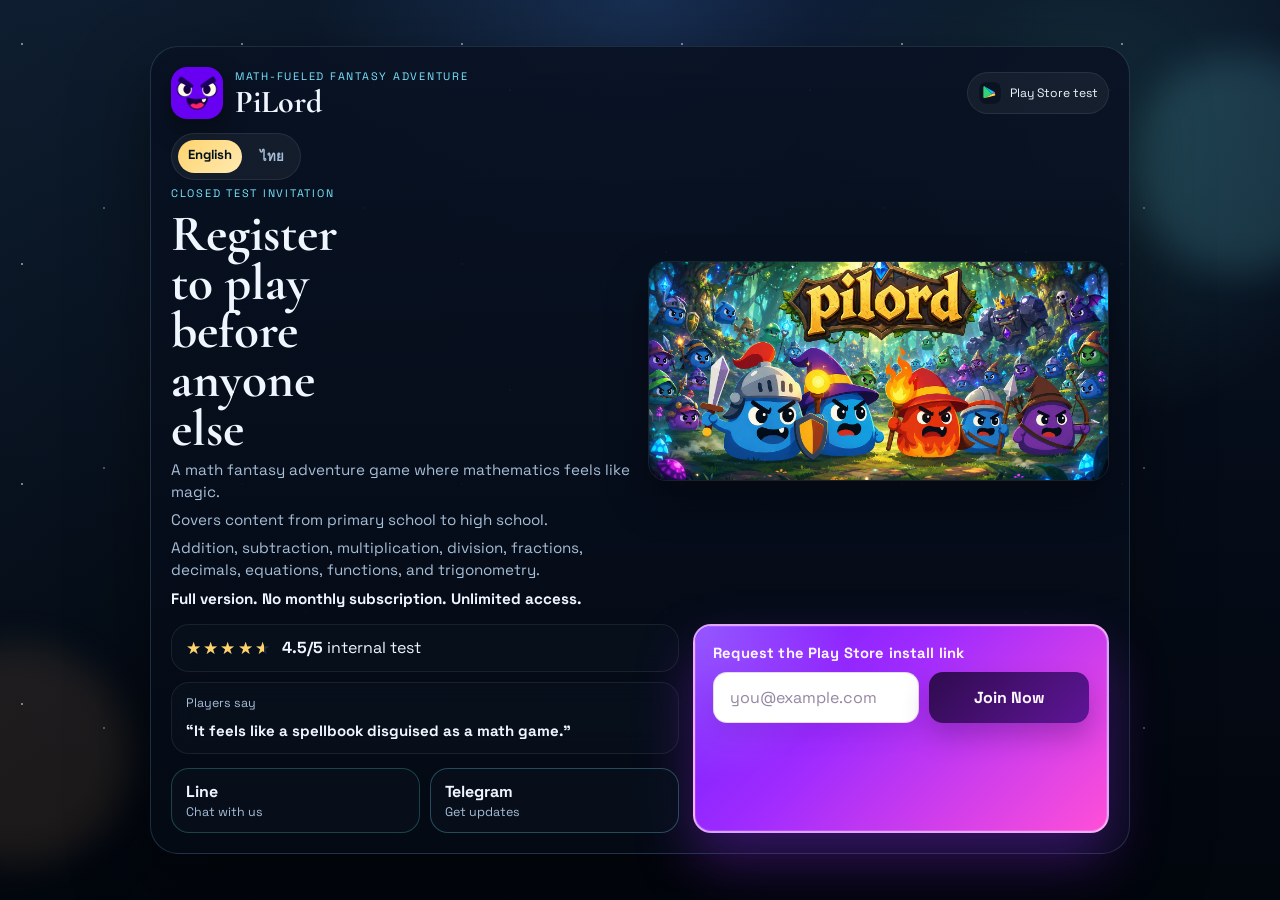
==== index.html @ 1be77a2a "init standalone landing page repo for cloudflare pages" ====
<!DOCTYPE html>
<html lang="en">
  <head>
    <meta charset="UTF-8" />
    <meta name="viewport" content="width=device-width, initial-scale=1.0" />
    <title>PiLord | Closed Test Access</title>
    <meta
      name="description"
      content="Register to play PiLord before anyone else. A math fantasy adventure covering primary to high school math with full access and no monthly subscription."
    />
    <link rel="preconnect" href="https://fonts.googleapis.com" />
    <link rel="preconnect" href="https://fonts.gstatic.com" crossorigin />
    <link
      href="https://fonts.googleapis.com/css2?family=Space+Grotesk:wght@400;500;700&family=Cormorant+Garamond:wght@500;600&display=swap"
      rel="stylesheet"
    />
    <link rel="stylesheet" href="./styles.css" />
  </head>
  <body>
    <div class="sky"></div>
    <div class="orb orb-a"></div>
    <div class="orb orb-b"></div>

    <main class="page-shell">
      <section class="hero-card">
        <div class="hero-top">
          <div class="brand-lockup">
            <img class="brand-logo" src="./assets/images/monster_face.png" alt="PiLord app icon" />
            <div class="brand-copy">
              <p class="eyebrow">Math-fueled fantasy adventure</p>
              <h1>PiLord</h1>
            </div>
          </div>
          <div class="play-badge">
            <img src="./assets/icons/playstore-badge.svg" alt="Google Play" />
            <span>Play Store test</span>
          </div>
        </div>

        <div class="hero-main">
          <div class="copy-block">
            <div class="lang-switch" aria-label="Language switcher">
              <a class="active" href="./">English</a>
              <a href="./th/">ไทย</a>
            </div>
            <p class="eyebrow">Closed Test Invitation</p>
            <h2>Register to play before anyone else</h2>
            <p class="lead">
              A math fantasy adventure game where mathematics feels like magic.
            </p>
            <p class="lead">
              Covers content from primary school to high school.
            </p>
            <p class="lead">
              Addition, subtraction, multiplication, division, fractions, decimals, equations, functions, and trigonometry.
            </p>
            <p class="lead emphasis">
              Full version. No monthly subscription. Unlimited access.
            </p>
          </div>

          <div class="visual-strip">
            <img class="highlight-image" src="./assets/images/highlight.png" alt="PiLord gameplay highlight" />
          </div>
        </div>

        <div class="signal-row">
          <div class="rating-pill">
            <div class="stars" aria-label="4.5 out of 5 stars from internal testing">
              <span class="stars-base">★★★★★</span>
              <span class="stars-fill">★★★★★</span>
            </div>
            <span><strong>4.5/5</strong> internal test</span>
          </div>
          <div class="quote-pill" aria-live="polite">
            <span class="quote-label">Players say</span>
            <strong id="quote-text">“It feels like a spellbook disguised as a math game.”</strong>
          </div>
        </div>

        <form
          id="lead-form"
          class="signup-panel"
          novalidate
          data-lead-source="landing_page_en"
          data-lead-note="Request Play Store install link for closed test"
          data-config-error="Landing page is not configured yet. Add Supabase URL and anon key in config.js."
          data-invalid-email="Please enter a valid email address."
          data-sending="Sending your request..."
          data-duplicate="You are already on the list. Please wait for the install link by email."
          data-success="Please wait for the install link by email."
          data-error-fallback="Something went wrong. Please try again later."
          data-quotes='["“It feels like a spellbook disguised as a math game.”","“The battles make practice feel surprisingly exciting.”","“I wanted one more stage every time I cleared a level.”","“The atmosphere makes learning feel adventurous, not repetitive.”"]'
        >
          <label for="email" class="field-label">Request the Play Store install link</label>
          <div class="signup-row">
            <input
              id="email"
              name="email"
              type="email"
              inputmode="email"
              autocomplete="email"
              placeholder="you@example.com"
              required
            />
            <button id="submit-button" type="submit">Join Now</button>
          </div>
          <p id="form-status" class="form-status" role="status"></p>
        </form>

        <div class="contact-row">
          <a class="contact-pill line" id="line-link" href="https://line.me/" target="_blank" rel="noreferrer">
            <span class="contact-title">Line</span>
            <span class="contact-subtitle">Chat with us</span>
          </a>
          <a class="contact-pill telegram" id="telegram-link" href="https://t.me/" target="_blank" rel="noreferrer">
            <span class="contact-title">Telegram</span>
            <span class="contact-subtitle">Get updates</span>
          </a>
        </div>
      </section>
    </main>

    <script src="./config.js"></script>
    <script src="./app.js"></script>
  </body>
</html>
---- styles.css ----
:root {
  --bg: #07111f;
  --bg-deep: #02060d;
  --panel: rgba(8, 17, 30, 0.88);
  --line: rgba(147, 203, 255, 0.18);
  --text: #eff6ff;
  --muted: #a7bed7;
  --gold: #ffd36c;
  --cyan: #7ae6ff;
  --teal: #54c9c2;
  --success: #a9ffbc;
  --danger: #ff9b9b;
  --shadow: 0 28px 80px rgba(0, 0, 0, 0.42);
}

* {
  box-sizing: border-box;
}

html,
body {
  margin: 0;
  min-height: 100%;
}

body {
  position: relative;
  overflow-x: hidden;
  background:
    radial-gradient(circle at top, rgba(50, 92, 161, 0.35), transparent 30%),
    radial-gradient(circle at 85% 15%, rgba(84, 201, 194, 0.16), transparent 22%),
    linear-gradient(180deg, #091325 0%, var(--bg-deep) 100%);
  color: var(--text);
  font-family: 'Space Grotesk', sans-serif;
}

body::before {
  content: '';
  position: fixed;
  inset: 0;
  background-image:
    radial-gradient(circle at 10% 20%, rgba(255, 255, 255, 0.9) 0 1px, transparent 1px),
    radial-gradient(circle at 70% 30%, rgba(255, 255, 255, 0.75) 0 1px, transparent 1px),
    radial-gradient(circle at 40% 80%, rgba(255, 255, 255, 0.55) 0 1px, transparent 1px),
    radial-gradient(circle at 85% 70%, rgba(255, 255, 255, 0.8) 0 1px, transparent 1px);
  background-size: 220px 220px, 300px 300px, 260px 260px, 360px 360px;
  opacity: 0.52;
  pointer-events: none;
}

.sky,
.orb {
  position: fixed;
  pointer-events: none;
}

.sky {
  inset: 0;
  background: linear-gradient(130deg, rgba(122, 230, 255, 0.05), transparent 45%);
}

.orb {
  border-radius: 999px;
  filter: blur(18px);
}

.orb-a {
  width: 220px;
  height: 220px;
  top: 6%;
  right: -70px;
  background: rgba(122, 230, 255, 0.14);
}

.orb-b {
  width: 220px;
  height: 220px;
  bottom: 4%;
  left: -90px;
  background: rgba(255, 180, 110, 0.1);
}

.page-shell {
  position: relative;
  z-index: 1;
  min-height: 100svh;
  display: flex;
  align-items: center;
  justify-content: center;
  padding: 12px;
}

.hero-card {
  width: min(100%, 460px);
  display: grid;
  gap: 12px;
  padding: 14px;
  border: 1px solid var(--line);
  border-radius: 28px;
  background: linear-gradient(180deg, rgba(9, 18, 35, 0.92), rgba(4, 10, 20, 0.98));
  box-shadow: var(--shadow);
}

.hero-top,
.brand-lockup,
.play-badge,
.signal-row,
.signup-row,
.contact-row,
.contact-pill,
.rating-pill,
.quote-pill {
  display: flex;
}

.hero-top {
  align-items: center;
  justify-content: space-between;
  gap: 10px;
}

.brand-lockup {
  align-items: center;
  gap: 12px;
  min-width: 0;
}

.brand-logo {
  width: 52px;
  height: 52px;
  border-radius: 16px;
  flex: 0 0 auto;
  box-shadow: 0 10px 24px rgba(0, 0, 0, 0.34);
}

.brand-copy {
  min-width: 0;
}

.eyebrow {
  margin: 0 0 4px;
  color: var(--cyan);
  font-size: 0.68rem;
  letter-spacing: 0.16em;
  text-transform: uppercase;
}

h1,
h2 {
  margin: 0;
  font-family: 'Cormorant Garamond', serif;
  line-height: 0.95;
}

h1 {
  font-size: 2rem;
}

h2 {
  font-size: clamp(2.2rem, 9vw, 3.2rem);
  max-width: 8ch;
}

.play-badge {
  flex: 0 0 auto;
  align-items: center;
  gap: 8px;
  padding: 8px 10px;
  border: 1px solid rgba(255, 255, 255, 0.08);
  border-radius: 999px;
  background: rgba(255, 255, 255, 0.05);
  font-size: 0.76rem;
}

.play-badge img {
  width: 24px;
  height: 24px;
}

.hero-main {
  display: grid;
  gap: 10px;
}

.copy-block {
  display: grid;
  gap: 6px;
}

.lang-switch {
  display: inline-flex;
  width: fit-content;
  gap: 8px;
  padding: 6px;
  border: 1px solid rgba(255, 255, 255, 0.08);
  border-radius: 999px;
  background: rgba(255, 255, 255, 0.05);
}

.lang-switch a {
  padding: 6px 10px;
  border-radius: 999px;
  color: var(--muted);
  font-size: 0.82rem;
  font-weight: 700;
  text-decoration: none;
}

.lang-switch a.active {
  color: #03111a;
  background: linear-gradient(135deg, var(--gold), #ffeab3);
}

.lead {
  margin: 0;
  color: var(--muted);
  font-size: 0.95rem;
  line-height: 1.45;
}

.lead.emphasis {
  color: var(--text);
  font-weight: 700;
}

.visual-strip {
  position: relative;
}

.highlight-image {
  width: 100%;
  max-height: 176px;
  object-fit: cover;
  display: block;
  border-radius: 18px;
  border: 1px solid rgba(255, 255, 255, 0.08);
  box-shadow: 0 18px 40px rgba(0, 0, 0, 0.34);
}

.signal-row,
.contact-row {
  gap: 10px;
}

.signal-row {
  flex-direction: column;
}

.rating-pill,
.quote-pill,
.signup-panel,
.contact-pill {
  border: 1px solid rgba(255, 255, 255, 0.08);
  border-radius: 18px;
  background: rgba(9, 17, 30, 0.72);
  backdrop-filter: blur(12px);
}

.rating-pill,
.quote-pill {
  align-items: center;
  gap: 10px;
  padding: 12px 14px;
}

.quote-pill {
  flex-direction: column;
  align-items: flex-start;
}

.quote-label,
.contact-subtitle {
  color: var(--muted);
  font-size: 0.78rem;
}

#quote-text {
  font-size: 0.94rem;
  line-height: 1.35;
  transition: opacity 180ms ease;
}

.stars {
  position: relative;
  display: inline-block;
  font-size: 1.05rem;
  letter-spacing: 0.14rem;
  flex: 0 0 auto;
}

.stars-base {
  color: rgba(255, 255, 255, 0.14);
}

.stars-fill {
  position: absolute;
  inset: 0 auto 0 0;
  width: 90%;
  overflow: hidden;
  color: var(--gold);
}

.signup-panel {
  position: relative;
  padding: 18px;
  border: 2px solid rgba(255, 214, 255, 0.72);
  background: linear-gradient(135deg, #6f1dff 0%, #9f2bff 40%, #ff4fd8 100%);
  box-shadow:
    0 28px 56px rgba(112, 32, 191, 0.46),
    0 0 0 1px rgba(255, 255, 255, 0.12) inset;
}

.signup-panel::before {
  content: '';
  position: absolute;
  inset: 0;
  border-radius: 18px;
  background: radial-gradient(circle at top left, rgba(255, 255, 255, 0.26), transparent 34%);
  pointer-events: none;
}

.signup-panel > * {
  position: relative;
  z-index: 1;
}

.field-label {
  display: block;
  margin-bottom: 10px;
  color: #fff7ff;
  font-size: 0.92rem;
  font-weight: 700;
  letter-spacing: 0.01em;
}

.signup-row {
  flex-direction: column;
  gap: 10px;
}

input,
button {
  font: inherit;
}

input {
  width: 100%;
  padding: 14px 16px;
  border: 1px solid rgba(98, 39, 168, 0.16);
  border-radius: 14px;
  background: #ffffff;
  color: #261437;
  box-shadow: 0 10px 24px rgba(60, 20, 99, 0.12);
}

input::placeholder {
  color: rgba(73, 47, 97, 0.58);
}

input:focus {
  outline: 2px solid rgba(255, 255, 255, 0.78);
  outline-offset: 2px;
}

button {
  border: 0;
  border-radius: 14px;
  padding: 14px 18px;
  color: #fff8ff;
  background: linear-gradient(135deg, #2f0b4f, #5f1597);
  font-weight: 700;
  box-shadow: 0 14px 26px rgba(56, 13, 94, 0.3);
  cursor: pointer;
}

button:disabled {
  opacity: 0.65;
  cursor: progress;
}

.form-status {
  min-height: 1.35em;
  margin: 10px 2px 0;
  color: #fff8ff;
  font-size: 0.88rem;
  font-weight: 500;
}

.form-status.success {
  color: #f4ffb7;
}

.form-status.error {
  color: #fff0f5;
}

.contact-pill {
  flex: 1 1 0;
  flex-direction: column;
  gap: 2px;
  padding: 12px 14px;
  color: var(--text);
  text-decoration: none;
}

.contact-pill.line {
  border-color: rgba(84, 201, 194, 0.28);
}

.contact-pill.telegram {
  border-color: rgba(122, 230, 255, 0.28);
}

.contact-title {
  font-weight: 700;
}

@media (min-width: 760px) {
  .page-shell {
    padding: 24px;
  }

  .hero-card {
    width: min(100%, 980px);
    grid-template-columns: 1.1fr 0.9fr;
    grid-template-areas:
      'top top'
      'main main'
      'signal signup'
      'contact signup';
    gap: 14px;
    padding: 20px;
  }

  .hero-top {
    grid-area: top;
  }

  .hero-main {
    grid-area: main;
    grid-template-columns: 1fr 1fr;
    align-items: center;
    gap: 16px;
  }

  .signal-row {
    grid-area: signal;
  }

  .signup-panel {
    grid-area: signup;
    align-self: stretch;
  }

  .contact-row {
    grid-area: contact;
  }

  .signup-row {
    flex-direction: row;
  }

  button {
    min-width: 160px;
    white-space: nowrap;
  }

  .highlight-image {
    max-height: 220px;
  }
}
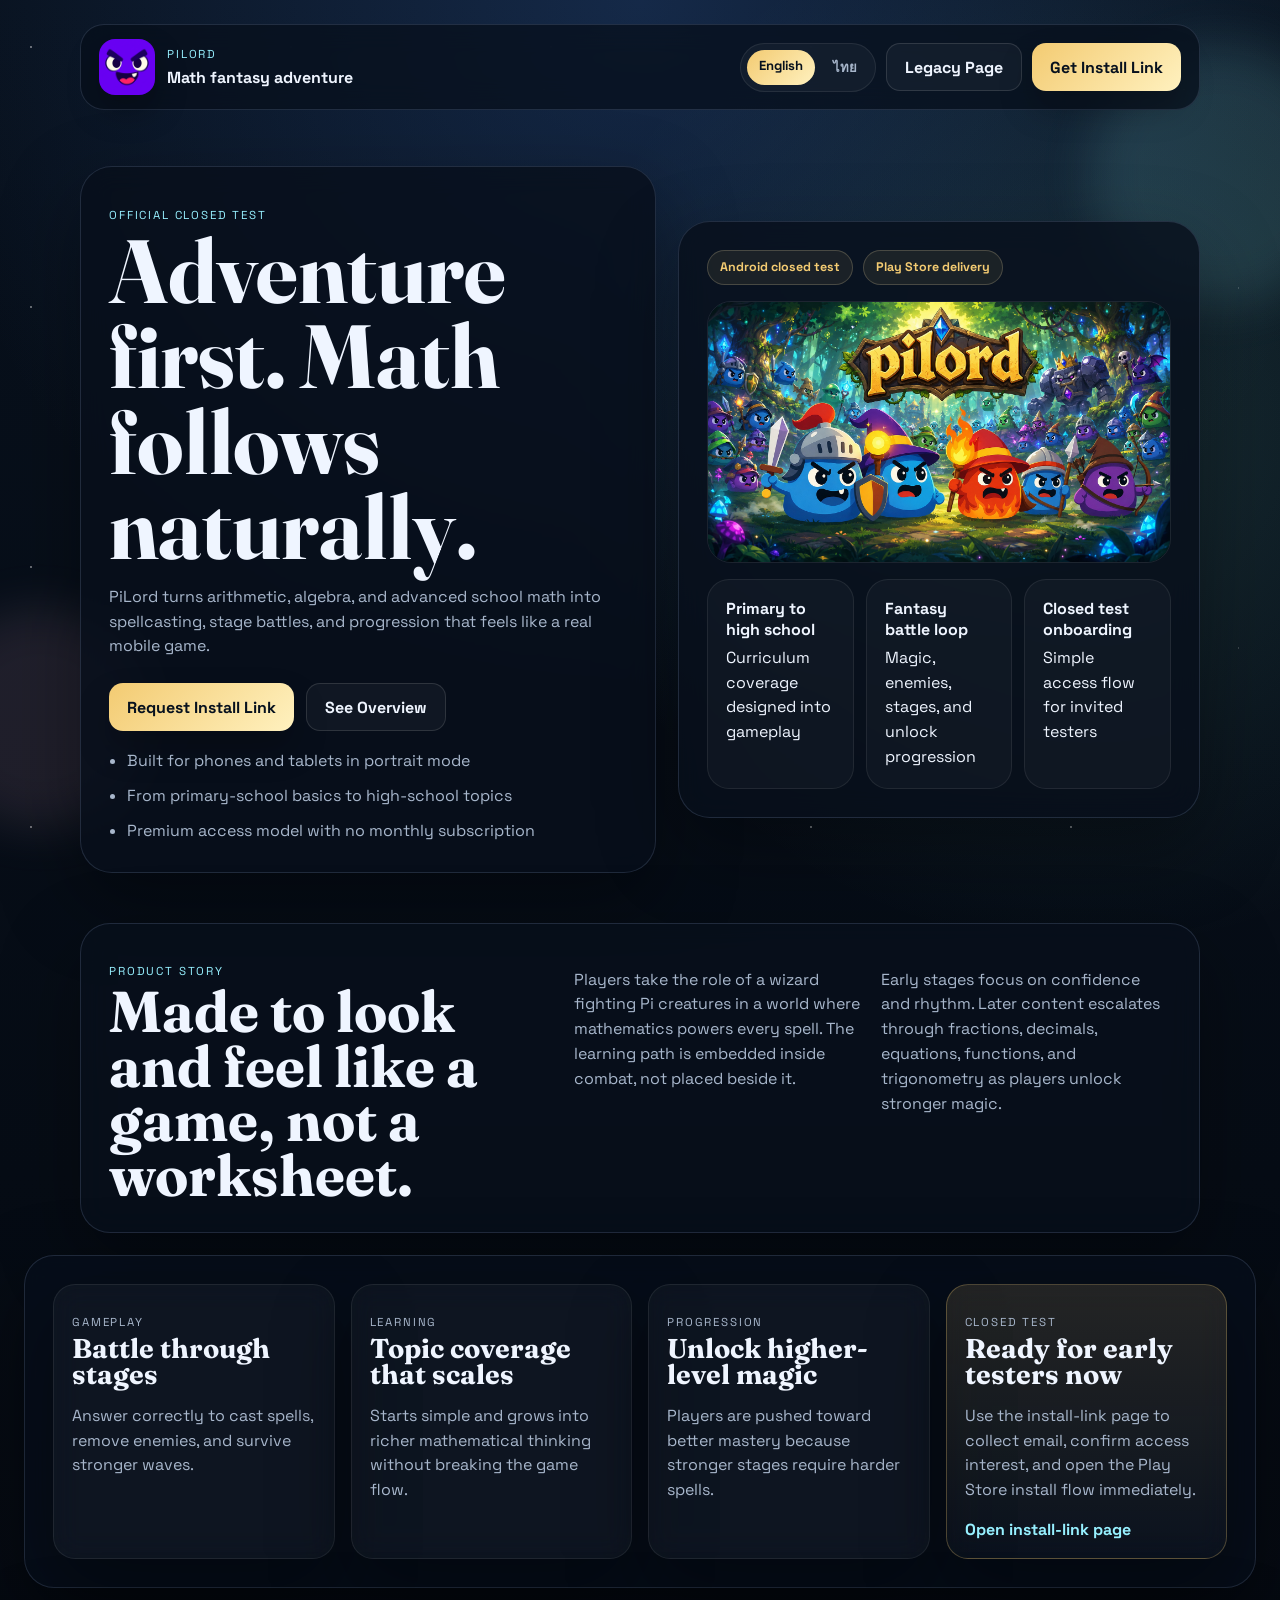
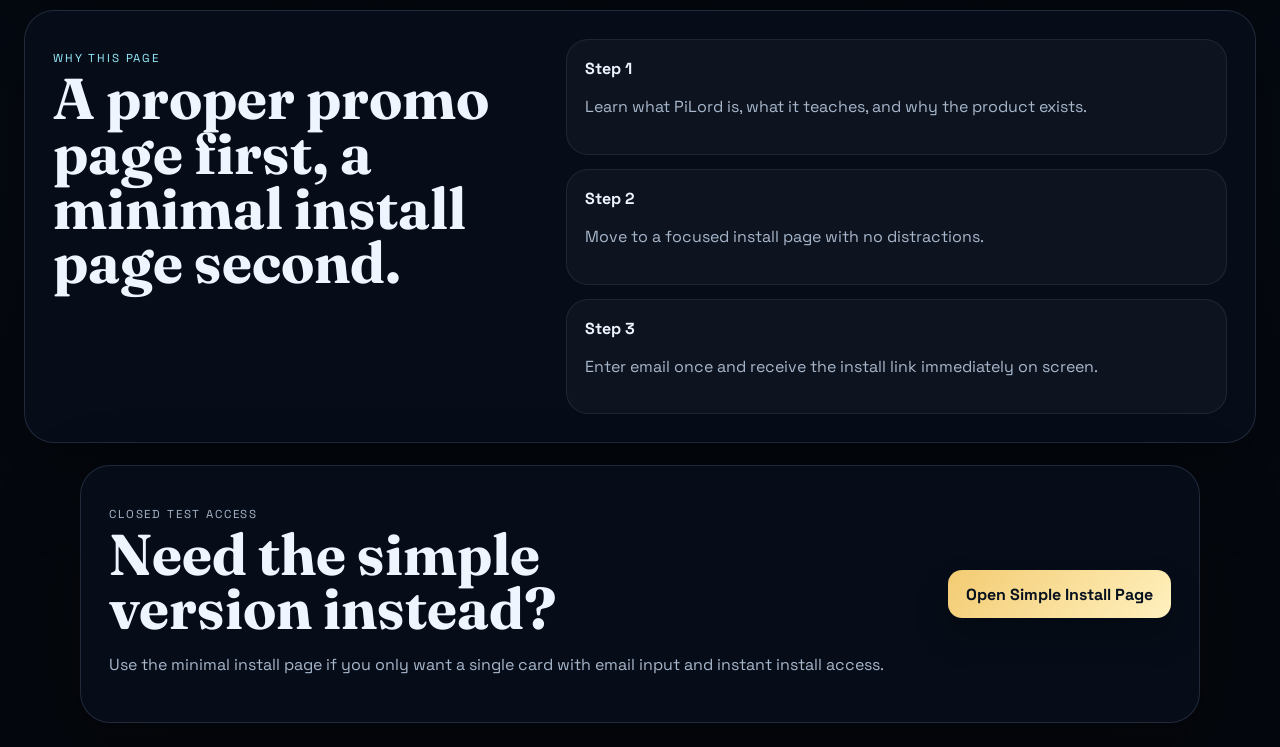
==== commit 8fbdd065: "rebuild landing page with promo and instant install flow" ====
--- a/index.html
+++ b/index.html
@@ -3,125 +3,152 @@
   <head>
     <meta charset="UTF-8" />
     <meta name="viewport" content="width=device-width, initial-scale=1.0" />
-    <title>PiLord | Closed Test Access</title>
+    <title>PiLord | Official Closed Test</title>
     <meta
       name="description"
-      content="Register to play PiLord before anyone else. A math fantasy adventure covering primary to high school math with full access and no monthly subscription."
+      content="PiLord is a fantasy math adventure game for mobile. Join the closed test and get early access to a premium learning experience built like an official game launch page."
     />
     <link rel="preconnect" href="https://fonts.googleapis.com" />
     <link rel="preconnect" href="https://fonts.gstatic.com" crossorigin />
     <link
-      href="https://fonts.googleapis.com/css2?family=Space+Grotesk:wght@400;500;700&family=Cormorant+Garamond:wght@500;600&display=swap"
+      href="https://fonts.googleapis.com/css2?family=Space+Grotesk:wght@400;500;700&family=Fraunces:opsz,wght@9..144,600;9..144,700&display=swap"
       rel="stylesheet"
     />
     <link rel="stylesheet" href="./styles.css" />
   </head>
-  <body>
-    <div class="sky"></div>
-    <div class="orb orb-a"></div>
-    <div class="orb orb-b"></div>
+  <body class="promo-page">
+    <div class="ambient ambient-a"></div>
+    <div class="ambient ambient-b"></div>
 
-    <main class="page-shell">
-      <section class="hero-card">
-        <div class="hero-top">
-          <div class="brand-lockup">
-            <img class="brand-logo" src="./assets/images/monster_face.png" alt="PiLord app icon" />
-            <div class="brand-copy">
-              <p class="eyebrow">Math-fueled fantasy adventure</p>
-              <h1>PiLord</h1>
-            </div>
+    <header class="site-header">
+      <a class="brand" href="./">
+        <img class="brand-logo" src="./assets/images/monster_face.png" alt="PiLord icon" />
+        <div>
+          <span class="brand-kicker">PiLord</span>
+          <strong>Math fantasy adventure</strong>
+        </div>
+      </a>
+      <div class="header-actions">
+        <nav class="lang-switch" aria-label="Language switcher">
+          <a class="active" href="./">English</a>
+          <a href="./th/">ไทย</a>
+        </nav>
+        <a class="ghost-button" href="./legacy/">Legacy Page</a>
+        <a class="primary-button" href="./install/">Get Install Link</a>
+      </div>
+    </header>
+
+    <main>
+      <section class="hero-section">
+        <div class="hero-copy">
+          <p class="section-kicker">Official Closed Test</p>
+          <h1>Adventure first. Math follows naturally.</h1>
+          <p class="hero-lead">
+            PiLord turns arithmetic, algebra, and advanced school math into spellcasting, stage battles, and progression that feels like a real mobile game.
+          </p>
+          <div class="hero-actions">
+            <a class="primary-button" href="./install/">Request Install Link</a>
+            <a class="secondary-button" href="#overview">See Overview</a>
           </div>
-          <div class="play-badge">
-            <img src="./assets/icons/playstore-badge.svg" alt="Google Play" />
-            <span>Play Store test</span>
+          <ul class="hero-points">
+            <li>Built for phones and tablets in portrait mode</li>
+            <li>From primary-school basics to high-school topics</li>
+            <li>Premium access model with no monthly subscription</li>
+          </ul>
+        </div>
+        <div class="hero-visual-panel">
+          <div class="badge-row">
+            <span class="pill">Android closed test</span>
+            <span class="pill">Play Store delivery</span>
+          </div>
+          <img class="hero-art" src="./assets/images/highlight.png" alt="PiLord gameplay preview" />
+          <div class="stat-grid">
+            <article>
+              <strong>Primary to high school</strong>
+              <span>Curriculum coverage designed into gameplay</span>
+            </article>
+            <article>
+              <strong>Fantasy battle loop</strong>
+              <span>Magic, enemies, stages, and unlock progression</span>
+            </article>
+            <article>
+              <strong>Closed test onboarding</strong>
+              <span>Simple access flow for invited testers</span>
+            </article>
           </div>
         </div>
+      </section>
 
-        <div class="hero-main">
-          <div class="copy-block">
-            <div class="lang-switch" aria-label="Language switcher">
-              <a class="active" href="./">English</a>
-              <a href="./th/">ไทย</a>
-            </div>
-            <p class="eyebrow">Closed Test Invitation</p>
-            <h2>Register to play before anyone else</h2>
-            <p class="lead">
-              A math fantasy adventure game where mathematics feels like magic.
-            </p>
-            <p class="lead">
-              Covers content from primary school to high school.
-            </p>
-            <p class="lead">
-              Addition, subtraction, multiplication, division, fractions, decimals, equations, functions, and trigonometry.
-            </p>
-            <p class="lead emphasis">
-              Full version. No monthly subscription. Unlimited access.
-            </p>
-          </div>
+      <section id="overview" class="content-section split-section">
+        <div>
+          <p class="section-kicker">Product Story</p>
+          <h2>Made to look and feel like a game, not a worksheet.</h2>
+        </div>
+        <div class="section-copy-grid">
+          <p>
+            Players take the role of a wizard fighting Pi creatures in a world where mathematics powers every spell. The learning path is embedded inside combat, not placed beside it.
+          </p>
+          <p>
+            Early stages focus on confidence and rhythm. Later content escalates through fractions, decimals, equations, functions, and trigonometry as players unlock stronger magic.
+          </p>
+        </div>
+      </section>
 
-          <div class="visual-strip">
-            <img class="highlight-image" src="./assets/images/highlight.png" alt="PiLord gameplay highlight" />
-          </div>
+      <section class="content-section feature-grid-section">
+        <article class="feature-card">
+          <p class="section-kicker">Gameplay</p>
+          <h3>Battle through stages</h3>
+          <p>Answer correctly to cast spells, remove enemies, and survive stronger waves.</p>
+        </article>
+        <article class="feature-card">
+          <p class="section-kicker">Learning</p>
+          <h3>Topic coverage that scales</h3>
+          <p>Starts simple and grows into richer mathematical thinking without breaking the game flow.</p>
+        </article>
+        <article class="feature-card">
+          <p class="section-kicker">Progression</p>
+          <h3>Unlock higher-level magic</h3>
+          <p>Players are pushed toward better mastery because stronger stages require harder spells.</p>
+        </article>
+        <article class="feature-card accent-card">
+          <p class="section-kicker">Closed Test</p>
+          <h3>Ready for early testers now</h3>
+          <p>Use the install-link page to collect email, confirm access interest, and open the Play Store install flow immediately.</p>
+          <a class="text-link" href="./install/">Open install-link page</a>
+        </article>
+      </section>
+
+      <section class="content-section timeline-section">
+        <div>
+          <p class="section-kicker">Why This Page</p>
+          <h2>A proper promo page first, a minimal install page second.</h2>
         </div>
+        <div class="timeline-list">
+          <article>
+            <strong>Step 1</strong>
+            <p>Learn what PiLord is, what it teaches, and why the product exists.</p>
+          </article>
+          <article>
+            <strong>Step 2</strong>
+            <p>Move to a focused install page with no distractions.</p>
+          </article>
+          <article>
+            <strong>Step 3</strong>
+            <p>Enter email once and receive the install link immediately on screen.</p>
+          </article>
+        </div>
+      </section>
 
-        <div class="signal-row">
-          <div class="rating-pill">
-            <div class="stars" aria-label="4.5 out of 5 stars from internal testing">
-              <span class="stars-base">★★★★★</span>
-              <span class="stars-fill">★★★★★</span>
-            </div>
-            <span><strong>4.5/5</strong> internal test</span>
-          </div>
-          <div class="quote-pill" aria-live="polite">
-            <span class="quote-label">Players say</span>
-            <strong id="quote-text">“It feels like a spellbook disguised as a math game.”</strong>
-          </div>
+      <section class="content-section cta-section">
+        <div>
+          <p class="section-kicker">Closed Test Access</p>
+          <h2>Need the simple version instead?</h2>
+          <p>Use the minimal install page if you only want a single card with email input and instant install access.</p>
         </div>
-
-        <form
-          id="lead-form"
-          class="signup-panel"
-          novalidate
-          data-lead-source="landing_page_en"
-          data-lead-note="Request Play Store install link for closed test"
-          data-config-error="Landing page is not configured yet. Add Supabase URL and anon key in config.js."
-          data-invalid-email="Please enter a valid email address."
-          data-sending="Sending your request..."
-          data-duplicate="You are already on the list. Please wait for the install link by email."
-          data-success="Please wait for the install link by email."
-          data-error-fallback="Something went wrong. Please try again later."
-          data-quotes='["“It feels like a spellbook disguised as a math game.”","“The battles make practice feel surprisingly exciting.”","“I wanted one more stage every time I cleared a level.”","“The atmosphere makes learning feel adventurous, not repetitive.”"]'
-        >
-          <label for="email" class="field-label">Request the Play Store install link</label>
-          <div class="signup-row">
-            <input
-              id="email"
-              name="email"
-              type="email"
-              inputmode="email"
-              autocomplete="email"
-              placeholder="you@example.com"
-              required
-            />
-            <button id="submit-button" type="submit">Join Now</button>
-          </div>
-          <p id="form-status" class="form-status" role="status"></p>
-        </form>
-
-        <div class="contact-row">
-          <a class="contact-pill line" id="line-link" href="https://line.me/" target="_blank" rel="noreferrer">
-            <span class="contact-title">Line</span>
-            <span class="contact-subtitle">Chat with us</span>
-          </a>
-          <a class="contact-pill telegram" id="telegram-link" href="https://t.me/" target="_blank" rel="noreferrer">
-            <span class="contact-title">Telegram</span>
-            <span class="contact-subtitle">Get updates</span>
-          </a>
-        </div>
+        <a class="primary-button" href="./install/">Open Simple Install Page</a>
       </section>
     </main>
 
     <script src="./config.js"></script>
-    <script src="./app.js"></script>
   </body>
 </html>
--- a/styles.css
+++ b/styles.css
@@ -1,16 +1,18 @@
 :root {
-  --bg: #07111f;
-  --bg-deep: #02060d;
-  --panel: rgba(8, 17, 30, 0.88);
-  --line: rgba(147, 203, 255, 0.18);
-  --text: #eff6ff;
-  --muted: #a7bed7;
-  --gold: #ffd36c;
-  --cyan: #7ae6ff;
-  --teal: #54c9c2;
-  --success: #a9ffbc;
-  --danger: #ff9b9b;
-  --shadow: 0 28px 80px rgba(0, 0, 0, 0.42);
+  --bg: #08111d;
+  --bg-soft: #101b2a;
+  --panel: rgba(8, 15, 28, 0.82);
+  --panel-strong: rgba(10, 18, 32, 0.94);
+  --line: rgba(180, 210, 255, 0.15);
+  --line-strong: rgba(255, 232, 178, 0.2);
+  --text: #eff5ff;
+  --muted: #a8b7cc;
+  --gold: #f3cb72;
+  --cyan: #97f0ff;
+  --mint: #7ee7cb;
+  --rose: #ffb6d6;
+  --button-dark: #13263d;
+  --shadow: 0 30px 80px rgba(0, 0, 0, 0.35);
 }
 
 * {
@@ -24,14 +26,12 @@
 }
 
 body {
-  position: relative;
-  overflow-x: hidden;
-  background:
-    radial-gradient(circle at top, rgba(50, 92, 161, 0.35), transparent 30%),
-    radial-gradient(circle at 85% 15%, rgba(84, 201, 194, 0.16), transparent 22%),
-    linear-gradient(180deg, #091325 0%, var(--bg-deep) 100%);
   color: var(--text);
   font-family: 'Space Grotesk', sans-serif;
+  background:
+    radial-gradient(circle at top, rgba(54, 104, 184, 0.28), transparent 30%),
+    radial-gradient(circle at 85% 18%, rgba(120, 219, 195, 0.14), transparent 24%),
+    linear-gradient(180deg, #08111d 0%, #04070d 100%);
 }
 
 body::before {
@@ -39,166 +39,136 @@
   position: fixed;
   inset: 0;
   background-image:
-    radial-gradient(circle at 10% 20%, rgba(255, 255, 255, 0.9) 0 1px, transparent 1px),
-    radial-gradient(circle at 70% 30%, rgba(255, 255, 255, 0.75) 0 1px, transparent 1px),
-    radial-gradient(circle at 40% 80%, rgba(255, 255, 255, 0.55) 0 1px, transparent 1px),
-    radial-gradient(circle at 85% 70%, rgba(255, 255, 255, 0.8) 0 1px, transparent 1px);
-  background-size: 220px 220px, 300px 300px, 260px 260px, 360px 360px;
-  opacity: 0.52;
+    radial-gradient(circle at 12% 18%, rgba(255, 255, 255, 0.85) 0 1px, transparent 1px),
+    radial-gradient(circle at 70% 28%, rgba(255, 255, 255, 0.6) 0 1px, transparent 1px),
+    radial-gradient(circle at 44% 80%, rgba(255, 255, 255, 0.4) 0 1px, transparent 1px);
+  background-size: 260px 260px, 320px 320px, 360px 360px;
+  opacity: 0.45;
   pointer-events: none;
 }
 
-.sky,
-.orb {
+body.install-page::before {
+  opacity: 0.32;
+}
+
+img {
+  max-width: 100%;
+}
+
+body.promo-page {
+  padding: 24px;
+}
+
+main {
+  position: relative;
+  z-index: 1;
+}
+
+.ambient {
   position: fixed;
+  border-radius: 999px;
+  filter: blur(24px);
   pointer-events: none;
 }
 
-.sky {
-  inset: 0;
-  background: linear-gradient(130deg, rgba(122, 230, 255, 0.05), transparent 45%);
-}
-
-.orb {
-  border-radius: 999px;
-  filter: blur(18px);
-}
-
-.orb-a {
+.ambient-a {
+  width: 260px;
+  height: 260px;
+  top: 5%;
+  right: -70px;
+  background: rgba(151, 240, 255, 0.12);
+}
+
+.ambient-b {
   width: 220px;
   height: 220px;
-  top: 6%;
-  right: -70px;
-  background: rgba(122, 230, 255, 0.14);
-}
-
-.orb-b {
-  width: 220px;
-  height: 220px;
-  bottom: 4%;
-  left: -90px;
-  background: rgba(255, 180, 110, 0.1);
-}
-
-.page-shell {
-  position: relative;
-  z-index: 1;
-  min-height: 100svh;
+  left: -70px;
+  bottom: 8%;
+  background: rgba(255, 182, 214, 0.1);
+}
+
+.site-header,
+.hero-section,
+.split-section,
+.cta-section,
+.install-card {
+  width: min(1120px, 100%);
+  margin: 0 auto;
+}
+
+.site-header {
   display: flex;
   align-items: center;
-  justify-content: center;
-  padding: 12px;
-}
-
-.hero-card {
-  width: min(100%, 460px);
-  display: grid;
+  justify-content: space-between;
+  gap: 16px;
+  margin-bottom: 24px;
+  padding: 14px 18px;
+  border: 1px solid var(--line);
+  border-radius: 24px;
+  background: rgba(8, 15, 28, 0.74);
+  backdrop-filter: blur(14px);
+}
+
+.brand,
+.header-actions,
+.hero-actions,
+.badge-row,
+.install-topbar,
+.install-brand {
+  display: flex;
+}
+
+.brand {
+  align-items: center;
   gap: 12px;
-  padding: 14px;
-  border: 1px solid var(--line);
-  border-radius: 28px;
-  background: linear-gradient(180deg, rgba(9, 18, 35, 0.92), rgba(4, 10, 20, 0.98));
-  box-shadow: var(--shadow);
-}
-
-.hero-top,
-.brand-lockup,
-.play-badge,
-.signal-row,
-.signup-row,
-.contact-row,
-.contact-pill,
-.rating-pill,
-.quote-pill {
-  display: flex;
-}
-
-.hero-top {
-  align-items: center;
-  justify-content: space-between;
-  gap: 10px;
-}
-
-.brand-lockup {
-  align-items: center;
-  gap: 12px;
-  min-width: 0;
+  color: var(--text);
+  text-decoration: none;
 }
 
 .brand-logo {
-  width: 52px;
-  height: 52px;
+  width: 56px;
+  height: 56px;
   border-radius: 16px;
-  flex: 0 0 auto;
-  box-shadow: 0 10px 24px rgba(0, 0, 0, 0.34);
-}
-
-.brand-copy {
-  min-width: 0;
-}
-
-.eyebrow {
-  margin: 0 0 4px;
+  box-shadow: 0 16px 32px rgba(0, 0, 0, 0.25);
+}
+
+.brand-kicker,
+.section-kicker {
+  display: block;
+  margin-bottom: 4px;
   color: var(--cyan);
-  font-size: 0.68rem;
+  font-size: 0.72rem;
   letter-spacing: 0.16em;
   text-transform: uppercase;
 }
 
-h1,
-h2 {
-  margin: 0;
-  font-family: 'Cormorant Garamond', serif;
-  line-height: 0.95;
-}
-
-h1 {
-  font-size: 2rem;
-}
-
-h2 {
-  font-size: clamp(2.2rem, 9vw, 3.2rem);
-  max-width: 8ch;
-}
-
-.play-badge {
-  flex: 0 0 auto;
-  align-items: center;
-  gap: 8px;
-  padding: 8px 10px;
-  border: 1px solid rgba(255, 255, 255, 0.08);
-  border-radius: 999px;
-  background: rgba(255, 255, 255, 0.05);
-  font-size: 0.76rem;
-}
-
-.play-badge img {
-  width: 24px;
-  height: 24px;
-}
-
-.hero-main {
-  display: grid;
+.header-actions {
+  align-items: center;
   gap: 10px;
-}
-
-.copy-block {
-  display: grid;
-  gap: 6px;
+  flex-wrap: wrap;
+  justify-content: flex-end;
 }
 
 .lang-switch {
   display: inline-flex;
-  width: fit-content;
-  gap: 8px;
+  gap: 6px;
   padding: 6px;
   border: 1px solid rgba(255, 255, 255, 0.08);
   border-radius: 999px;
-  background: rgba(255, 255, 255, 0.05);
+  background: rgba(255, 255, 255, 0.04);
+}
+
+.lang-switch a,
+.primary-button,
+.secondary-button,
+.ghost-button,
+.text-link,
+button {
+  transition: 180ms ease;
 }
 
 .lang-switch a {
-  padding: 6px 10px;
+  padding: 7px 12px;
   border-radius: 999px;
   color: var(--muted);
   font-size: 0.82rem;
@@ -207,135 +177,274 @@
 }
 
 .lang-switch a.active {
-  color: #03111a;
-  background: linear-gradient(135deg, var(--gold), #ffeab3);
-}
-
-.lead {
+  color: #06101d;
+  background: linear-gradient(135deg, var(--gold), #fff1bf);
+}
+
+h1,
+h2,
+h3 {
   margin: 0;
+  font-family: 'Fraunces', serif;
+  line-height: 0.95;
+}
+
+h1 {
+  font-size: clamp(3rem, 7vw, 5.8rem);
+  max-width: 10ch;
+}
+
+h2 {
+  font-size: clamp(2rem, 5vw, 3.6rem);
+  max-width: 12ch;
+}
+
+h3 {
+  font-size: 1.7rem;
+}
+
+p,
+li,
+span {
+  line-height: 1.55;
+}
+
+.hero-section {
+  display: grid;
+  grid-template-columns: 1.05fr 0.95fr;
+  gap: 22px;
+  align-items: center;
+  padding: 32px 0 28px;
+}
+
+.hero-copy,
+.hero-visual-panel,
+.content-section,
+.feature-card,
+.install-card {
+  border: 1px solid var(--line);
+  background: var(--panel);
+  backdrop-filter: blur(14px);
+  box-shadow: var(--shadow);
+}
+
+.hero-copy,
+.hero-visual-panel {
+  border-radius: 32px;
+  padding: 28px;
+}
+
+.hero-lead,
+.section-copy-grid p,
+.feature-card p,
+.timeline-list p,
+.cta-section p,
+.install-copy,
+.install-note {
   color: var(--muted);
-  font-size: 0.95rem;
-  line-height: 1.45;
-}
-
-.lead.emphasis {
+}
+
+.hero-actions {
+  gap: 12px;
+  margin: 24px 0 18px;
+  flex-wrap: wrap;
+}
+
+.hero-points {
+  display: grid;
+  gap: 10px;
+  margin: 0;
+  padding-left: 18px;
+  color: var(--muted);
+}
+
+.pill {
+  padding: 7px 12px;
+  border: 1px solid var(--line-strong);
+  border-radius: 999px;
+  background: rgba(243, 203, 114, 0.08);
+  color: var(--gold);
+  font-size: 0.78rem;
+  font-weight: 700;
+}
+
+.badge-row {
+  gap: 10px;
+  flex-wrap: wrap;
+  margin-bottom: 16px;
+}
+
+.hero-art {
+  display: block;
+  width: 100%;
+  border-radius: 24px;
+  border: 1px solid rgba(255, 255, 255, 0.08);
+  object-fit: cover;
+  max-height: 320px;
+}
+
+.stat-grid,
+.feature-grid-section,
+.timeline-list,
+.section-copy-grid {
+  display: grid;
+}
+
+.stat-grid {
+  grid-template-columns: repeat(3, 1fr);
+  gap: 12px;
+  margin-top: 16px;
+}
+
+.stat-grid article,
+.feature-card,
+.timeline-list article {
+  padding: 18px;
+  border-radius: 22px;
+  border: 1px solid rgba(255, 255, 255, 0.08);
+  background: rgba(255, 255, 255, 0.03);
+}
+
+.stat-grid strong,
+.timeline-list strong {
+  display: block;
+  margin-bottom: 6px;
+}
+
+.content-section {
+  margin-top: 22px;
+  border-radius: 30px;
+  padding: 28px;
+}
+
+.split-section {
+  display: grid;
+  grid-template-columns: 0.85fr 1.15fr;
+  gap: 24px;
+}
+
+.section-copy-grid {
+  grid-template-columns: repeat(2, 1fr);
+  gap: 16px;
+}
+
+.feature-grid-section {
+  grid-template-columns: repeat(4, 1fr);
+  gap: 16px;
+}
+
+.accent-card {
+  border-color: rgba(243, 203, 114, 0.28);
+  background: linear-gradient(180deg, rgba(243, 203, 114, 0.12), rgba(255, 255, 255, 0.02));
+}
+
+.timeline-section {
+  display: grid;
+  grid-template-columns: 0.85fr 1.15fr;
+  gap: 24px;
+}
+
+.timeline-list {
+  gap: 14px;
+}
+
+.cta-section {
+  display: flex;
+  align-items: center;
+  justify-content: space-between;
+  gap: 18px;
+}
+
+.primary-button,
+.secondary-button,
+.ghost-button,
+button {
+  display: inline-flex;
+  align-items: center;
+  justify-content: center;
+  min-height: 48px;
+  padding: 0 18px;
+  border-radius: 14px;
+  font: inherit;
+  font-weight: 700;
+  text-decoration: none;
+  cursor: pointer;
+}
+
+.primary-button,
+button {
+  border: 0;
+  color: #07111e;
+  background: linear-gradient(135deg, var(--gold), #fff1bf);
+  box-shadow: 0 18px 34px rgba(0, 0, 0, 0.22);
+}
+
+.secondary-button,
+.ghost-button {
+  border: 1px solid rgba(255, 255, 255, 0.12);
   color: var(--text);
+  background: rgba(255, 255, 255, 0.04);
+}
+
+.text-link {
+  color: var(--cyan);
   font-weight: 700;
-}
-
-.visual-strip {
-  position: relative;
-}
-
-.highlight-image {
+  text-decoration: none;
+}
+
+.primary-button:hover,
+.secondary-button:hover,
+.ghost-button:hover,
+.text-link:hover,
+button:hover {
+  transform: translateY(-1px);
+}
+
+.install-page {
+  display: grid;
+  place-items: center;
+  min-height: 100svh;
+  padding: 20px;
+}
+
+.install-shell {
   width: 100%;
-  max-height: 176px;
-  object-fit: cover;
-  display: block;
-  border-radius: 18px;
-  border: 1px solid rgba(255, 255, 255, 0.08);
-  box-shadow: 0 18px 40px rgba(0, 0, 0, 0.34);
-}
-
-.signal-row,
-.contact-row {
-  gap: 10px;
-}
-
-.signal-row {
-  flex-direction: column;
-}
-
-.rating-pill,
-.quote-pill,
-.signup-panel,
-.contact-pill {
-  border: 1px solid rgba(255, 255, 255, 0.08);
-  border-radius: 18px;
-  background: rgba(9, 17, 30, 0.72);
-  backdrop-filter: blur(12px);
-}
-
-.rating-pill,
-.quote-pill {
-  align-items: center;
-  gap: 10px;
-  padding: 12px 14px;
-}
-
-.quote-pill {
-  flex-direction: column;
-  align-items: flex-start;
-}
-
-.quote-label,
-.contact-subtitle {
-  color: var(--muted);
-  font-size: 0.78rem;
-}
-
-#quote-text {
-  font-size: 0.94rem;
-  line-height: 1.35;
-  transition: opacity 180ms ease;
-}
-
-.stars {
-  position: relative;
-  display: inline-block;
-  font-size: 1.05rem;
-  letter-spacing: 0.14rem;
-  flex: 0 0 auto;
-}
-
-.stars-base {
-  color: rgba(255, 255, 255, 0.14);
-}
-
-.stars-fill {
-  position: absolute;
-  inset: 0 auto 0 0;
-  width: 90%;
-  overflow: hidden;
-  color: var(--gold);
-}
-
-.signup-panel {
-  position: relative;
-  padding: 18px;
-  border: 2px solid rgba(255, 214, 255, 0.72);
-  background: linear-gradient(135deg, #6f1dff 0%, #9f2bff 40%, #ff4fd8 100%);
-  box-shadow:
-    0 28px 56px rgba(112, 32, 191, 0.46),
-    0 0 0 1px rgba(255, 255, 255, 0.12) inset;
-}
-
-.signup-panel::before {
-  content: '';
-  position: absolute;
-  inset: 0;
-  border-radius: 18px;
-  background: radial-gradient(circle at top left, rgba(255, 255, 255, 0.26), transparent 34%);
-  pointer-events: none;
-}
-
-.signup-panel > * {
-  position: relative;
-  z-index: 1;
+}
+
+.install-card {
+  max-width: 540px;
+  padding: 22px;
+  border-radius: 30px;
+  background: var(--panel-strong);
+}
+
+.install-topbar {
+  align-items: center;
+  justify-content: space-between;
+  gap: 12px;
+  margin-bottom: 24px;
+}
+
+.install-brand {
+  align-items: center;
+  gap: 14px;
+  margin-bottom: 12px;
+}
+
+.install-card h1 {
+  font-size: clamp(2.4rem, 7vw, 3.6rem);
+  max-width: none;
+}
+
+.simple-form {
+  display: grid;
+  gap: 12px;
+  margin-top: 18px;
 }
 
 .field-label {
-  display: block;
-  margin-bottom: 10px;
-  color: #fff7ff;
   font-size: 0.92rem;
   font-weight: 700;
-  letter-spacing: 0.01em;
-}
-
-.signup-row {
-  flex-direction: column;
-  gap: 10px;
 }
 
 input,
@@ -345,127 +454,110 @@
 
 input {
   width: 100%;
-  padding: 14px 16px;
-  border: 1px solid rgba(98, 39, 168, 0.16);
+  min-height: 52px;
+  padding: 0 16px;
+  border: 1px solid rgba(255, 255, 255, 0.08);
   border-radius: 14px;
-  background: #ffffff;
-  color: #261437;
-  box-shadow: 0 10px 24px rgba(60, 20, 99, 0.12);
+  background: rgba(255, 255, 255, 0.96);
+  color: #0b1522;
+}
+
+input:focus {
+  outline: 2px solid rgba(151, 240, 255, 0.7);
+  outline-offset: 2px;
 }
 
 input::placeholder {
-  color: rgba(73, 47, 97, 0.58);
-}
-
-input:focus {
-  outline: 2px solid rgba(255, 255, 255, 0.78);
-  outline-offset: 2px;
-}
-
-button {
-  border: 0;
-  border-radius: 14px;
-  padding: 14px 18px;
-  color: #fff8ff;
-  background: linear-gradient(135deg, #2f0b4f, #5f1597);
-  font-weight: 700;
-  box-shadow: 0 14px 26px rgba(56, 13, 94, 0.3);
-  cursor: pointer;
+  color: #66768e;
 }
 
 button:disabled {
-  opacity: 0.65;
+  opacity: 0.7;
   cursor: progress;
 }
 
 .form-status {
-  min-height: 1.35em;
-  margin: 10px 2px 0;
-  color: #fff8ff;
-  font-size: 0.88rem;
-  font-weight: 500;
+  min-height: 1.4em;
+  margin: 0;
+  font-size: 0.92rem;
 }
 
 .form-status.success {
-  color: #f4ffb7;
+  color: var(--mint);
 }
 
 .form-status.error {
-  color: #fff0f5;
-}
-
-.contact-pill {
-  flex: 1 1 0;
-  flex-direction: column;
-  gap: 2px;
-  padding: 12px 14px;
-  color: var(--text);
-  text-decoration: none;
-}
-
-.contact-pill.line {
-  border-color: rgba(84, 201, 194, 0.28);
-}
-
-.contact-pill.telegram {
-  border-color: rgba(122, 230, 255, 0.28);
-}
-
-.contact-title {
-  font-weight: 700;
-}
-
-@media (min-width: 760px) {
-  .page-shell {
-    padding: 24px;
-  }
-
-  .hero-card {
-    width: min(100%, 980px);
-    grid-template-columns: 1.1fr 0.9fr;
-    grid-template-areas:
-      'top top'
-      'main main'
-      'signal signup'
-      'contact signup';
-    gap: 14px;
-    padding: 20px;
-  }
-
-  .hero-top {
-    grid-area: top;
-  }
-
-  .hero-main {
-    grid-area: main;
-    grid-template-columns: 1fr 1fr;
-    align-items: center;
-    gap: 16px;
-  }
-
-  .signal-row {
-    grid-area: signal;
-  }
-
-  .signup-panel {
-    grid-area: signup;
-    align-self: stretch;
-  }
-
-  .contact-row {
-    grid-area: contact;
-  }
-
-  .signup-row {
-    flex-direction: row;
-  }
-
+  color: var(--rose);
+}
+
+.install-result {
+  display: grid;
+  gap: 10px;
+  margin-top: 18px;
+  padding-top: 18px;
+  border-top: 1px solid rgba(255, 255, 255, 0.08);
+}
+
+.install-link-button {
+  width: 100%;
+}
+
+@media (max-width: 920px) {
+  body.promo-page {
+    padding: 14px;
+  }
+
+  .site-header,
+  .hero-section,
+  .split-section,
+  .timeline-section,
+  .cta-section,
+  .feature-grid-section,
+  .section-copy-grid,
+  .stat-grid {
+    grid-template-columns: 1fr;
+  }
+
+  .site-header,
+  .cta-section,
+  .install-topbar {
+    flex-direction: column;
+    align-items: flex-start;
+  }
+
+  .hero-copy,
+  .hero-visual-panel,
+  .content-section,
+  .install-card {
+    padding: 22px;
+  }
+
+  .feature-grid-section {
+    display: grid;
+  }
+}
+
+@media (max-width: 560px) {
+  .header-actions,
+  .hero-actions {
+    width: 100%;
+  }
+
+  .primary-button,
+  .secondary-button,
+  .ghost-button,
   button {
-    min-width: 160px;
-    white-space: nowrap;
-  }
-
-  .highlight-image {
-    max-height: 220px;
-  }
-}
+    width: 100%;
+  }
+
+  .site-header,
+  .install-card {
+    border-radius: 22px;
+  }
+
+  .hero-copy,
+  .hero-visual-panel,
+  .content-section {
+    border-radius: 24px;
+  }
+}
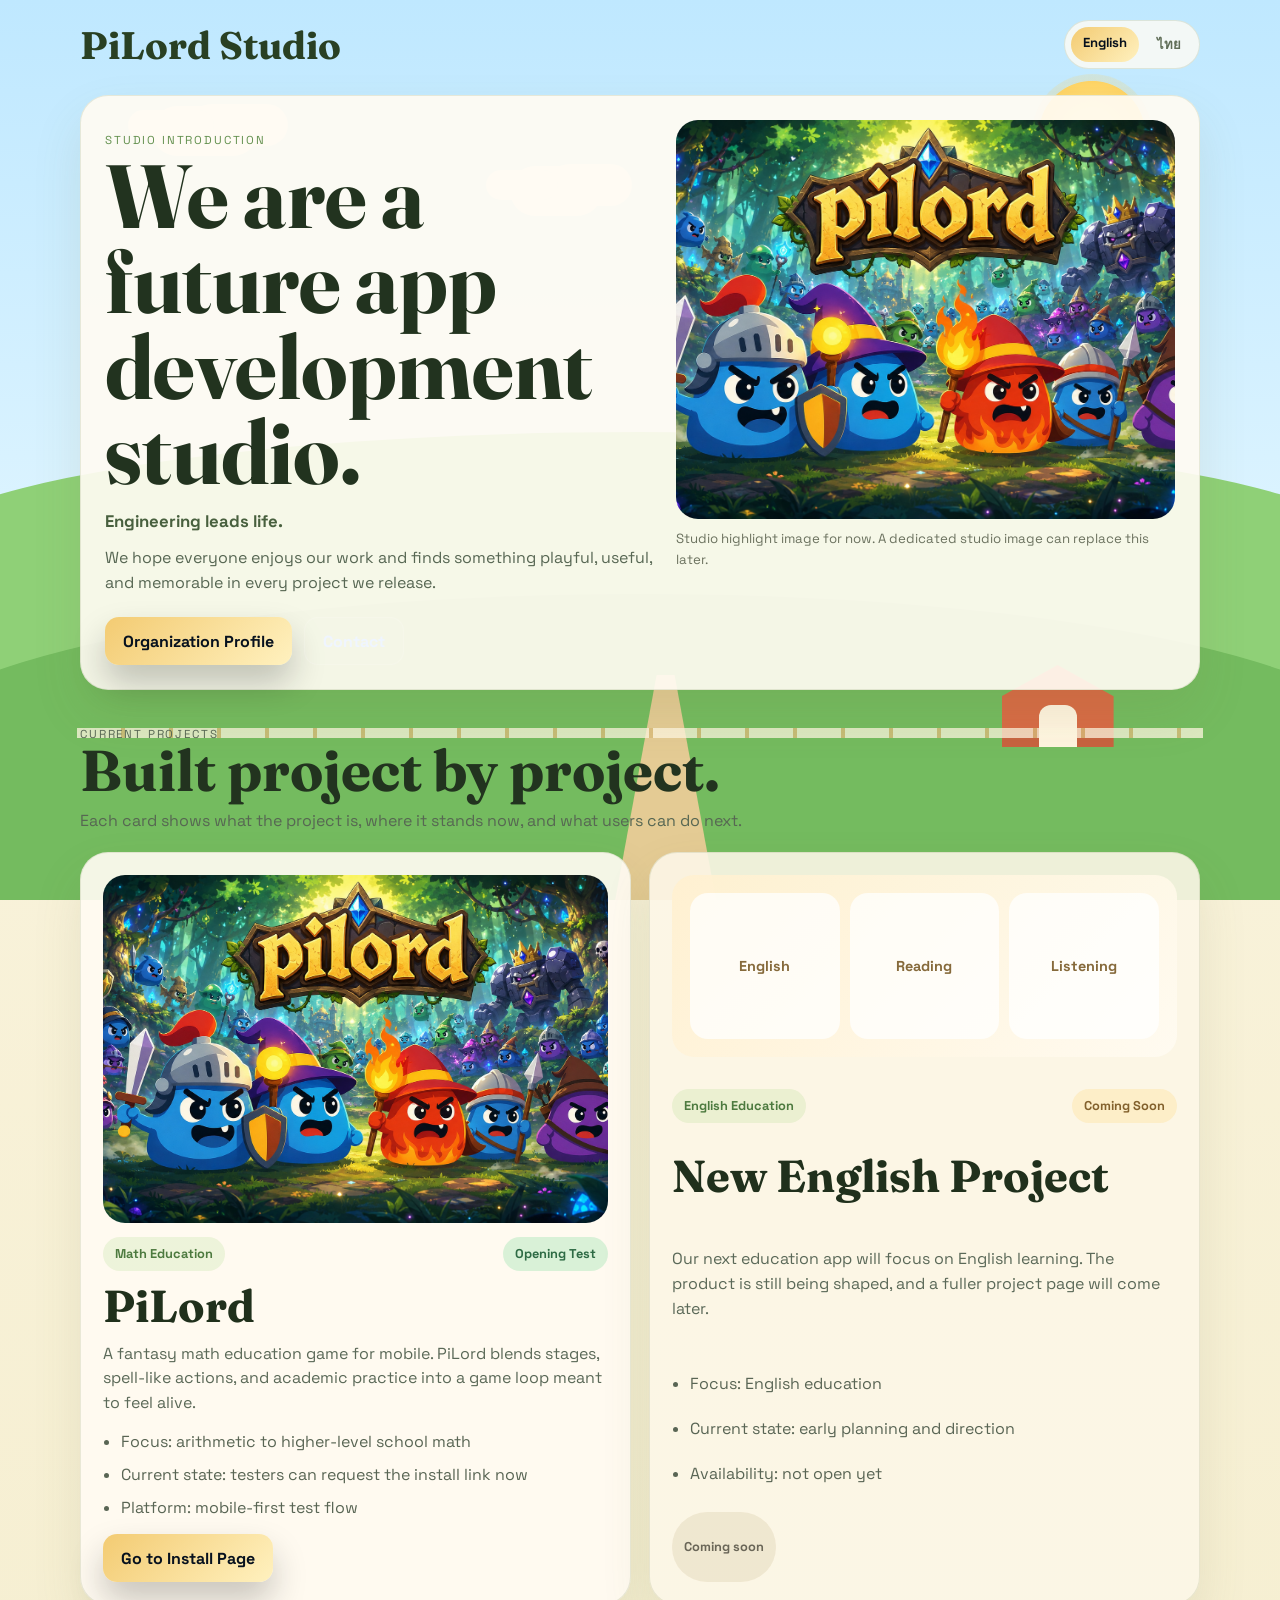
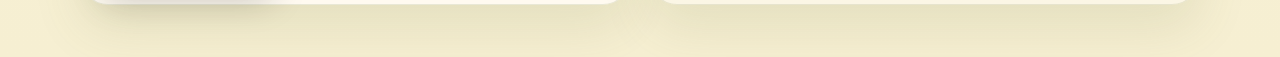
==== commit 3c1183ea: "refine homepage with studio intro and richer project cards" ====
--- a/index.html
+++ b/index.html
@@ -3,11 +3,18 @@
   <head>
     <meta charset="UTF-8" />
     <meta name="viewport" content="width=device-width, initial-scale=1.0" />
-    <title>PiLord | Official Closed Test</title>
+    <title>PiLord Studio | Future Education Apps</title>
     <meta
       name="description"
-      content="PiLord is a fantasy math adventure game for mobile. Join the closed test and get early access to a premium learning experience built like an official game launch page."
+      content="PiLord Studio is building future education apps. Explore PiLord in opening test and see our upcoming English education project."
     />
+    <meta name="robots" content="index,follow" />
+    <meta property="og:title" content="PiLord Studio | Future Education Apps" />
+    <meta
+      property="og:description"
+      content="We are a future app development studio. PiLord is now in opening test and our next English education project is coming soon."
+    />
+    <meta property="og:type" content="website" />
     <link rel="preconnect" href="https://fonts.googleapis.com" />
     <link rel="preconnect" href="https://fonts.gstatic.com" crossorigin />
     <link
@@ -16,139 +23,108 @@
     />
     <link rel="stylesheet" href="./styles.css" />
   </head>
-  <body class="promo-page">
-    <div class="ambient ambient-a"></div>
-    <div class="ambient ambient-b"></div>
+  <body class="home-page">
+    <div class="farm-scene" aria-hidden="true">
+      <div class="farm-sun"></div>
+      <div class="farm-cloud farm-cloud-a"></div>
+      <div class="farm-cloud farm-cloud-b"></div>
+      <div class="farm-hill farm-hill-back"></div>
+      <div class="farm-hill farm-hill-front"></div>
+      <div class="farm-barn"></div>
+      <div class="farm-path"></div>
+      <div class="farm-fence"></div>
+    </div>
 
-    <header class="site-header">
-      <a class="brand" href="./">
-        <img class="brand-logo" src="./assets/images/monster_face.png" alt="PiLord icon" />
-        <div>
-          <span class="brand-kicker">PiLord</span>
-          <strong>Math fantasy adventure</strong>
-        </div>
-      </a>
-      <div class="header-actions">
-        <nav class="lang-switch" aria-label="Language switcher">
+    <main class="home-shell">
+      <header class="home-header">
+        <a class="wordmark" href="./">PiLord Studio</a>
+        <nav class="lang-switch home-lang-switch" aria-label="Language switcher">
           <a class="active" href="./">English</a>
           <a href="./th/">ไทย</a>
         </nav>
-        <a class="ghost-button" href="./legacy/">Legacy Page</a>
-        <a class="primary-button" href="./install/">Get Install Link</a>
-      </div>
-    </header>
+      </header>
 
-    <main>
-      <section class="hero-section">
-        <div class="hero-copy">
-          <p class="section-kicker">Official Closed Test</p>
-          <h1>Adventure first. Math follows naturally.</h1>
-          <p class="hero-lead">
-            PiLord turns arithmetic, algebra, and advanced school math into spellcasting, stage battles, and progression that feels like a real mobile game.
-          </p>
-          <div class="hero-actions">
-            <a class="primary-button" href="./install/">Request Install Link</a>
-            <a class="secondary-button" href="#overview">See Overview</a>
+      <section class="studio-card">
+        <div class="studio-copy">
+          <p class="section-kicker home-kicker">Studio Introduction</p>
+          <h1>We are a future app development studio.</h1>
+          <p class="studio-lead">Engineering leads life.</p>
+          <p class="studio-text">We hope everyone enjoys our work and finds something playful, useful, and memorable in every project we release.</p>
+          <div class="studio-links">
+            <a class="primary-button project-button" id="org-profile-link" href="https://t.me/pimath_studio" target="_blank" rel="noreferrer">Organization Profile</a>
+            <a class="secondary-button project-button" id="contact-link" href="https://line.me/R/ti/p/~pimath_studio" target="_blank" rel="noreferrer">Contact</a>
           </div>
-          <ul class="hero-points">
-            <li>Built for phones and tablets in portrait mode</li>
-            <li>From primary-school basics to high-school topics</li>
-            <li>Premium access model with no monthly subscription</li>
-          </ul>
         </div>
-        <div class="hero-visual-panel">
-          <div class="badge-row">
-            <span class="pill">Android closed test</span>
-            <span class="pill">Play Store delivery</span>
-          </div>
-          <img class="hero-art" src="./assets/images/highlight.png" alt="PiLord gameplay preview" />
-          <div class="stat-grid">
-            <article>
-              <strong>Primary to high school</strong>
-              <span>Curriculum coverage designed into gameplay</span>
-            </article>
-            <article>
-              <strong>Fantasy battle loop</strong>
-              <span>Magic, enemies, stages, and unlock progression</span>
-            </article>
-            <article>
-              <strong>Closed test onboarding</strong>
-              <span>Simple access flow for invited testers</span>
-            </article>
-          </div>
+        <div class="studio-visual-card">
+          <img class="studio-visual-image" src="./assets/images/highlight.png" alt="Studio project highlight" />
+          <p class="studio-visual-note">Studio highlight image for now. A dedicated studio image can replace this later.</p>
         </div>
       </section>
 
-      <section id="overview" class="content-section split-section">
-        <div>
-          <p class="section-kicker">Product Story</p>
-          <h2>Made to look and feel like a game, not a worksheet.</h2>
+      <section class="projects-section" aria-label="Projects">
+        <div class="projects-heading">
+          <p class="section-kicker home-kicker">Current Projects</p>
+          <h2>Built project by project.</h2>
+          <p>Each card shows what the project is, where it stands now, and what users can do next.</p>
         </div>
-        <div class="section-copy-grid">
-          <p>
-            Players take the role of a wizard fighting Pi creatures in a world where mathematics powers every spell. The learning path is embedded inside combat, not placed beside it.
-          </p>
-          <p>
-            Early stages focus on confidence and rhythm. Later content escalates through fractions, decimals, equations, functions, and trigonometry as players unlock stronger magic.
-          </p>
-        </div>
-      </section>
 
-      <section class="content-section feature-grid-section">
-        <article class="feature-card">
-          <p class="section-kicker">Gameplay</p>
-          <h3>Battle through stages</h3>
-          <p>Answer correctly to cast spells, remove enemies, and survive stronger waves.</p>
-        </article>
-        <article class="feature-card">
-          <p class="section-kicker">Learning</p>
-          <h3>Topic coverage that scales</h3>
-          <p>Starts simple and grows into richer mathematical thinking without breaking the game flow.</p>
-        </article>
-        <article class="feature-card">
-          <p class="section-kicker">Progression</p>
-          <h3>Unlock higher-level magic</h3>
-          <p>Players are pushed toward better mastery because stronger stages require harder spells.</p>
-        </article>
-        <article class="feature-card accent-card">
-          <p class="section-kicker">Closed Test</p>
-          <h3>Ready for early testers now</h3>
-          <p>Use the install-link page to collect email, confirm access interest, and open the Play Store install flow immediately.</p>
-          <a class="text-link" href="./install/">Open install-link page</a>
-        </article>
-      </section>
+        <div class="project-grid">
+          <article class="project-card project-card-featured">
+            <img class="project-image" src="./assets/images/highlight.png" alt="PiLord gameplay highlight" />
+            <div class="project-meta-row">
+              <span class="project-category">Math Education</span>
+              <span class="project-status is-live">Opening Test</span>
+            </div>
+            <h2>PiLord</h2>
+            <p>
+              A fantasy math education game for mobile. PiLord blends stages, spell-like actions, and academic practice into a game loop meant to feel alive.
+            </p>
+            <ul class="project-detail-list">
+              <li>Focus: arithmetic to higher-level school math</li>
+              <li>Current state: testers can request the install link now</li>
+              <li>Platform: mobile-first test flow</li>
+            </ul>
+            <a class="primary-button project-button" href="./install/">Go to Install Page</a>
+          </article>
 
-      <section class="content-section timeline-section">
-        <div>
-          <p class="section-kicker">Why This Page</p>
-          <h2>A proper promo page first, a minimal install page second.</h2>
-        </div>
-        <div class="timeline-list">
-          <article>
-            <strong>Step 1</strong>
-            <p>Learn what PiLord is, what it teaches, and why the product exists.</p>
-          </article>
-          <article>
-            <strong>Step 2</strong>
-            <p>Move to a focused install page with no distractions.</p>
-          </article>
-          <article>
-            <strong>Step 3</strong>
-            <p>Enter email once and receive the install link immediately on screen.</p>
+          <article class="project-card project-card-muted">
+            <div class="project-placeholder-art" aria-hidden="true">
+              <span>English</span>
+              <span>Reading</span>
+              <span>Listening</span>
+            </div>
+            <div class="project-meta-row">
+              <span class="project-category">English Education</span>
+              <span class="project-status">Coming Soon</span>
+            </div>
+            <h2>New English Project</h2>
+            <p>
+              Our next education app will focus on English learning. The product is still being shaped, and a fuller project page will come later.
+            </p>
+            <ul class="project-detail-list">
+              <li>Focus: English education</li>
+              <li>Current state: early planning and direction</li>
+              <li>Availability: not open yet</li>
+            </ul>
+            <span class="project-note">Coming soon</span>
           </article>
         </div>
-      </section>
-
-      <section class="content-section cta-section">
-        <div>
-          <p class="section-kicker">Closed Test Access</p>
-          <h2>Need the simple version instead?</h2>
-          <p>Use the minimal install page if you only want a single card with email input and instant install access.</p>
-        </div>
-        <a class="primary-button" href="./install/">Open Simple Install Page</a>
       </section>
     </main>
 
     <script src="./config.js"></script>
+    <script>
+      (function () {
+        const config = window.PILORD_CONFIG || {};
+        const profileLink = document.getElementById('org-profile-link');
+        const contactLink = document.getElementById('contact-link');
+        if (profileLink && config.telegramUrl) {
+          profileLink.href = config.telegramUrl;
+        }
+        if (contactLink && config.lineUrl) {
+          contactLink.href = config.lineUrl;
+        }
+      })();
+    </script>
   </body>
 </html>
--- a/styles.css
+++ b/styles.css
@@ -407,6 +407,11 @@
   padding: 20px;
 }
 
+.minimal-install-page {
+  background: linear-gradient(180deg, #f7f1e3 0%, #efe6d3 100%);
+  color: #18212b;
+}
+
 .install-shell {
   width: 100%;
 }
@@ -418,11 +423,13 @@
   background: var(--panel-strong);
 }
 
-.install-topbar {
-  align-items: center;
-  justify-content: space-between;
-  gap: 12px;
-  margin-bottom: 24px;
+.minimal-install-card {
+  max-width: 420px;
+  padding: 28px 22px 22px;
+  border-radius: 24px;
+  border: 1px solid rgba(102, 84, 47, 0.14);
+  background: rgba(255, 251, 244, 0.96);
+  box-shadow: 0 22px 50px rgba(92, 73, 36, 0.12);
 }
 
 .install-brand {
@@ -431,18 +438,55 @@
   margin-bottom: 12px;
 }
 
+.minimal-install-brand {
+  display: grid;
+  justify-items: center;
+  gap: 12px;
+  margin-bottom: 16px;
+  text-align: center;
+}
+
+.minimal-install-brand .brand-logo {
+  width: 68px;
+  height: 68px;
+}
+
+.app-name {
+  margin: 0;
+  color: #8b6a24;
+  font-size: 0.92rem;
+  font-weight: 700;
+  letter-spacing: 0.12em;
+  text-transform: uppercase;
+}
+
 .install-card h1 {
   font-size: clamp(2.4rem, 7vw, 3.6rem);
   max-width: none;
 }
 
+.minimal-install-card h1 {
+  font-size: clamp(2rem, 7vw, 2.8rem);
+}
+
+.minimal-install-copy {
+  margin: 0 0 18px;
+  color: #5f6670;
+  text-align: center;
+}
+
 .simple-form {
   display: grid;
   gap: 12px;
   margin-top: 18px;
 }
 
+.minimal-form {
+  margin-top: 0;
+}
+
 .field-label {
+  color: #25303b;
   font-size: 0.92rem;
   font-weight: 700;
 }
@@ -456,14 +500,15 @@
   width: 100%;
   min-height: 52px;
   padding: 0 16px;
-  border: 1px solid rgba(255, 255, 255, 0.08);
+  border: 1px solid rgba(114, 96, 63, 0.16);
   border-radius: 14px;
-  background: rgba(255, 255, 255, 0.96);
+  background: #ffffff;
   color: #0b1522;
+  box-shadow: inset 0 1px 0 rgba(255, 255, 255, 0.6);
 }
 
 input:focus {
-  outline: 2px solid rgba(151, 240, 255, 0.7);
+  outline: 2px solid rgba(196, 156, 68, 0.45);
   outline-offset: 2px;
 }
 
@@ -483,19 +528,42 @@
 }
 
 .form-status.success {
-  color: var(--mint);
+  color: #2f7a57;
 }
 
 .form-status.error {
-  color: var(--rose);
+  color: #b24b5c;
 }
 
 .install-result {
   display: grid;
-  gap: 10px;
+  gap: 6px;
   margin-top: 18px;
-  padding-top: 18px;
-  border-top: 1px solid rgba(255, 255, 255, 0.08);
+}
+
+.minimal-install-result {
+  justify-items: end;
+}
+
+.install-warning {
+  margin: 0;
+  max-width: 260px;
+  color: #736b60;
+  font-size: 0.78rem;
+  line-height: 1.45;
+  text-align: right;
+}
+
+.install-text-link {
+  color: #5f6670;
+  font-size: 0.86rem;
+  font-weight: 400;
+  text-decoration: none;
+}
+
+.install-text-link:hover {
+  color: #1f2a36;
+  text-decoration: underline;
 }
 
 .install-link-button {
@@ -561,3 +629,395 @@
     border-radius: 24px;
   }
 }
+
+.home-page {
+  color: #243123;
+  background: linear-gradient(180deg, #bfe8ff 0%, #ddf4ff 33%, #f9f3dc 33%, #f6efd2 100%);
+}
+
+.home-page::before {
+  display: none;
+}
+
+.home-shell {
+  position: relative;
+  z-index: 1;
+  width: min(1120px, calc(100% - 28px));
+  margin: 0 auto;
+  padding: 20px 0 52px;
+}
+
+.home-header {
+  display: flex;
+  align-items: center;
+  justify-content: space-between;
+  gap: 16px;
+  margin-bottom: 26px;
+}
+
+.wordmark {
+  color: #294023;
+  font-family: 'Fraunces', serif;
+  font-size: clamp(1.7rem, 3vw, 2.4rem);
+  font-weight: 700;
+  text-decoration: none;
+}
+
+.home-lang-switch {
+  border-color: rgba(95, 125, 73, 0.16);
+  background: rgba(255, 252, 244, 0.8);
+}
+
+.home-lang-switch a {
+  color: #5f6d57;
+}
+
+.home-kicker {
+  color: #62904e;
+}
+
+.studio-card,
+.project-card {
+  border: 1px solid rgba(119, 139, 81, 0.16);
+  border-radius: 28px;
+  background: rgba(255, 251, 242, 0.92);
+  box-shadow: 0 24px 50px rgba(104, 112, 56, 0.12);
+}
+
+.studio-card {
+  display: grid;
+  grid-template-columns: 1.05fr 0.95fr;
+  gap: 20px;
+  padding: 24px;
+  margin-bottom: 26px;
+}
+
+.studio-copy h1 {
+  max-width: 12ch;
+  color: #22331f;
+}
+
+.studio-lead {
+  margin: 14px 0 0;
+  color: #48603e;
+  font-size: 1.05rem;
+  font-weight: 700;
+}
+
+.studio-text {
+  max-width: 56ch;
+  margin: 12px 0 0;
+  color: #576753;
+}
+
+.studio-links {
+  display: flex;
+  gap: 12px;
+  flex-wrap: wrap;
+  margin-top: 22px;
+}
+
+.studio-visual-card {
+  display: grid;
+  gap: 10px;
+  align-content: start;
+}
+
+.studio-visual-image,
+.project-image {
+  width: 100%;
+  display: block;
+  border-radius: 22px;
+  object-fit: cover;
+}
+
+.studio-visual-image {
+  aspect-ratio: 1.25 / 1;
+}
+
+.studio-visual-note {
+  margin: 0;
+  color: #6b725f;
+  font-size: 0.83rem;
+}
+
+.projects-section {
+  display: grid;
+  gap: 18px;
+}
+
+.projects-heading h2 {
+  max-width: none;
+  color: #22331f;
+}
+
+.projects-heading p {
+  margin: 10px 0 0;
+  color: #576753;
+}
+
+.project-grid {
+  display: grid;
+  grid-template-columns: repeat(2, minmax(0, 1fr));
+  gap: 18px;
+}
+
+.project-card {
+  display: grid;
+  gap: 14px;
+  padding: 22px;
+}
+
+.project-card h2 {
+  max-width: none;
+  color: #20301c;
+  font-size: clamp(2rem, 4vw, 2.8rem);
+}
+
+.project-card p {
+  margin: 0;
+  color: #5b6958;
+}
+
+.project-card-muted {
+  background: rgba(252, 247, 231, 0.9);
+}
+
+.project-card-featured .project-image {
+  aspect-ratio: 1.45 / 1;
+}
+
+.project-placeholder-art {
+  display: grid;
+  grid-template-columns: repeat(3, 1fr);
+  gap: 10px;
+  padding: 18px;
+  border-radius: 22px;
+  background: linear-gradient(135deg, rgba(255, 240, 208, 0.96), rgba(255, 251, 241, 0.96));
+}
+
+.project-placeholder-art span {
+  display: grid;
+  place-items: center;
+  min-height: 110px;
+  border-radius: 18px;
+  background: rgba(255, 255, 255, 0.74);
+  color: #866a3b;
+  font-size: 0.9rem;
+  font-weight: 700;
+}
+
+.project-meta-row {
+  display: flex;
+  align-items: center;
+  justify-content: space-between;
+  gap: 12px;
+  flex-wrap: wrap;
+}
+
+.project-category,
+.project-status,
+.project-note {
+  display: inline-flex;
+  align-items: center;
+  min-height: 34px;
+  padding: 0 12px;
+  border-radius: 999px;
+  font-size: 0.8rem;
+  font-weight: 700;
+}
+
+.project-category {
+  color: #4d7a3f;
+  background: rgba(165, 214, 127, 0.2);
+}
+
+.project-status {
+  color: #83612d;
+  background: rgba(255, 222, 138, 0.32);
+}
+
+.project-status.is-live {
+  color: #2e6b44;
+  background: rgba(144, 222, 168, 0.34);
+}
+
+.project-detail-list {
+  display: grid;
+  gap: 8px;
+  margin: 0;
+  padding-left: 18px;
+  color: #596554;
+}
+
+.project-button {
+  width: fit-content;
+  min-width: 0;
+}
+
+.project-note {
+  width: fit-content;
+  color: #6a6658;
+  background: rgba(218, 207, 174, 0.38);
+}
+
+.farm-scene {
+  position: fixed;
+  inset: 0;
+  overflow: hidden;
+  pointer-events: none;
+}
+
+.farm-sun,
+.farm-cloud,
+.farm-hill,
+.farm-barn,
+.farm-path,
+.farm-fence {
+  position: absolute;
+}
+
+.farm-sun {
+  top: 74px;
+  right: 10%;
+  width: 120px;
+  height: 120px;
+  border-radius: 50%;
+  background: radial-gradient(circle, #ffe88f 0%, #ffd465 62%, rgba(255, 212, 101, 0.25) 63%, rgba(255, 212, 101, 0) 100%);
+}
+
+.farm-cloud {
+  height: 30px;
+  border-radius: 999px;
+  background: rgba(255, 255, 255, 0.84);
+  box-shadow: 34px 6px 0 10px rgba(255, 255, 255, 0.88), 68px 0 0 6px rgba(255, 255, 255, 0.82);
+}
+
+.farm-cloud-a {
+  top: 110px;
+  left: 10%;
+  width: 86px;
+}
+
+.farm-cloud-b {
+  top: 170px;
+  left: 38%;
+  width: 72px;
+}
+
+.farm-hill {
+  left: -8%;
+  right: -8%;
+  border-radius: 50% 50% 0 0;
+}
+
+.farm-hill-back {
+  bottom: 24%;
+  height: 28%;
+  background: #8fd077;
+}
+
+.farm-hill-front {
+  bottom: 0;
+  height: 34%;
+  background: #74bb5f;
+}
+
+.farm-barn {
+  right: 13%;
+  bottom: 17%;
+  width: 112px;
+  height: 82px;
+  background: #d86b45;
+  clip-path: polygon(0 38%, 50% 0, 100% 38%, 100% 100%, 0 100%);
+  box-shadow: inset 0 -18px 0 rgba(121, 55, 33, 0.16);
+}
+
+.farm-barn::before {
+  content: '';
+  position: absolute;
+  left: 37px;
+  bottom: 0;
+  width: 38px;
+  height: 42px;
+  background: #fff4df;
+  border-radius: 12px 12px 0 0;
+}
+
+.farm-path {
+  left: 52%;
+  bottom: 0;
+  width: 180px;
+  height: 25%;
+  transform: translateX(-50%);
+  background: #e4cb94;
+  clip-path: polygon(45% 0, 55% 0, 78% 100%, 22% 100%);
+}
+
+.farm-fence {
+  left: 6%;
+  right: 6%;
+  bottom: 18%;
+  height: 10px;
+  background: repeating-linear-gradient(90deg, rgba(255, 247, 225, 0.75) 0 44px, rgba(219, 188, 124, 0.8) 44px 48px);
+}
+
+@media (max-width: 920px) {
+  .home-header,
+  .studio-card,
+  .project-grid {
+    grid-template-columns: 1fr;
+  }
+
+  .home-header {
+    display: grid;
+    justify-content: flex-start;
+  }
+
+  .studio-card,
+  .project-grid {
+    display: grid;
+  }
+
+  .farm-barn {
+    right: 6%;
+    width: 92px;
+    height: 68px;
+  }
+}
+
+@media (max-width: 640px) {
+  .home-shell {
+    width: min(100% - 20px, 1120px);
+    padding-top: 16px;
+  }
+
+  .studio-copy h1,
+  .projects-heading h2,
+  .project-card h2 {
+    max-width: 11ch;
+  }
+
+  .studio-links,
+  .project-button {
+    width: 100%;
+  }
+
+  .project-button {
+    justify-content: center;
+  }
+
+  .project-placeholder-art {
+    grid-template-columns: 1fr;
+  }
+
+  .farm-sun {
+    right: 4%;
+    width: 88px;
+    height: 88px;
+  }
+
+  .farm-cloud-b {
+    left: 56%;
+  }
+}
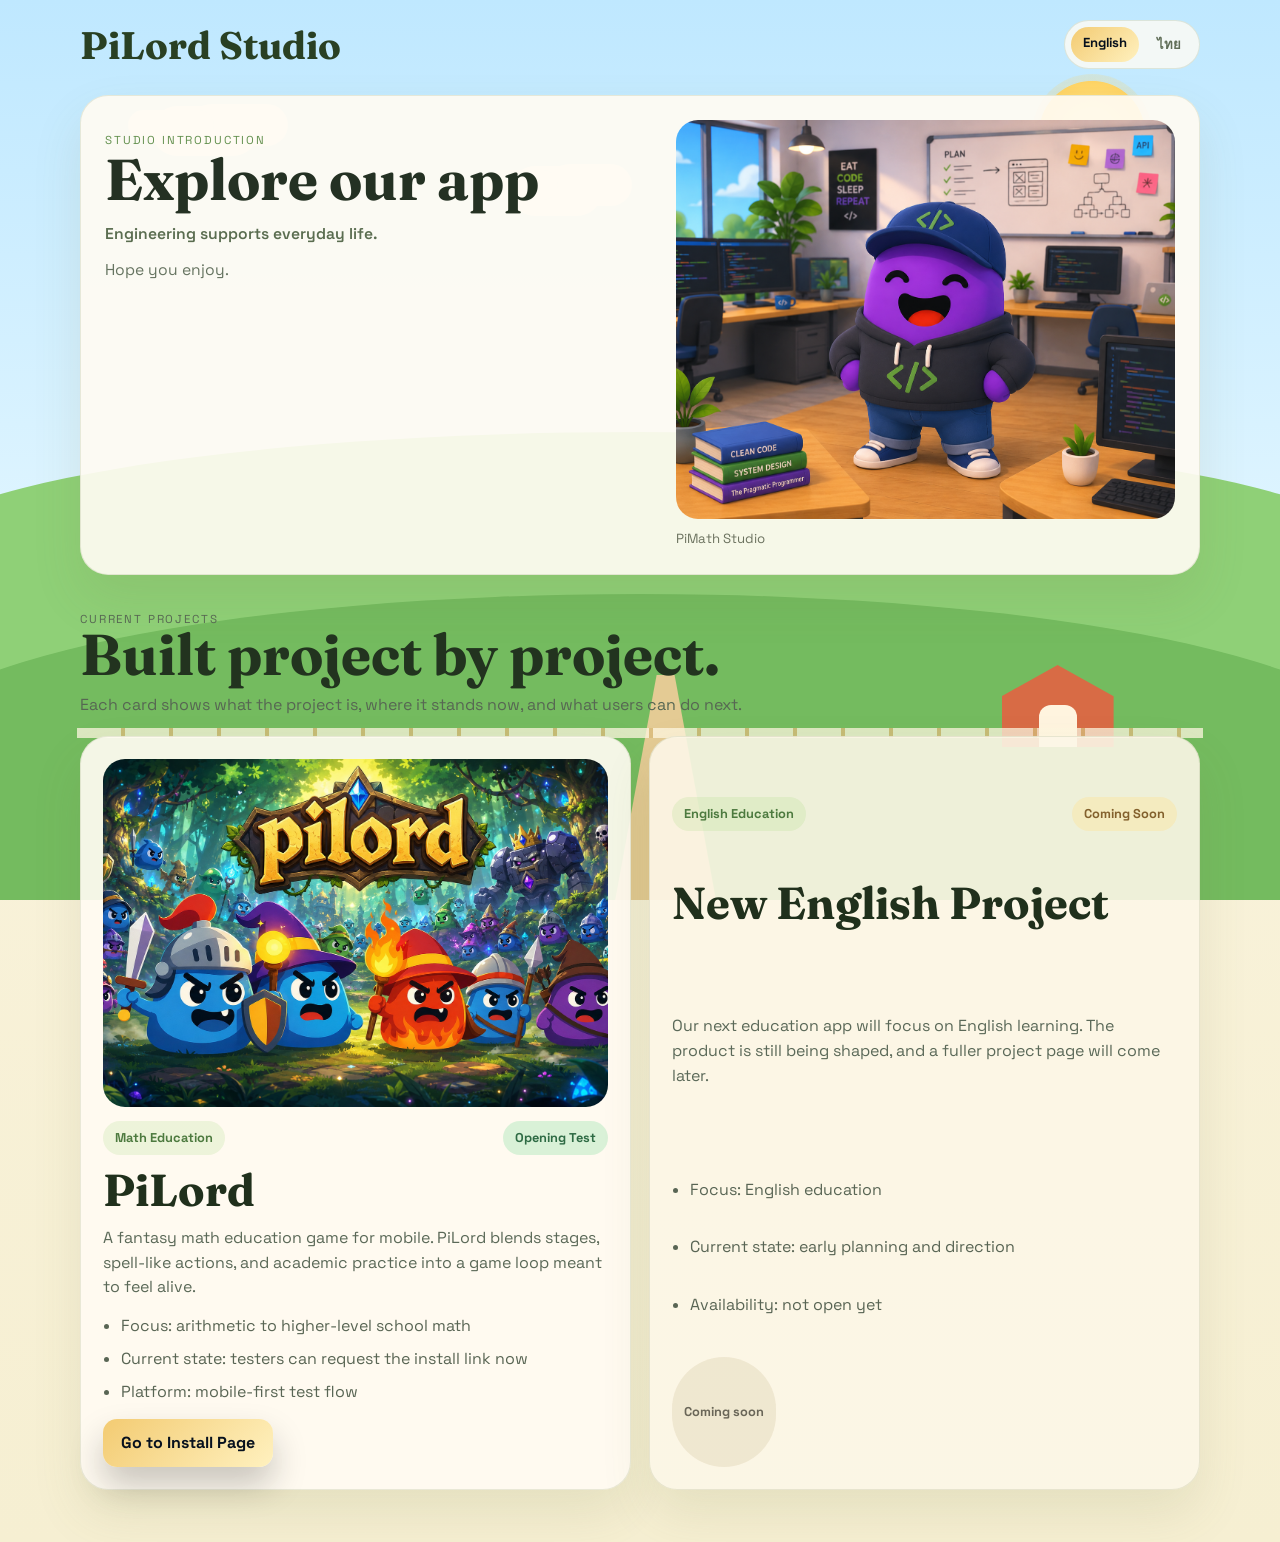
==== commit b62852f2: "save" ====
--- a/index.html
+++ b/index.html
@@ -47,17 +47,17 @@
       <section class="studio-card">
         <div class="studio-copy">
           <p class="section-kicker home-kicker">Studio Introduction</p>
-          <h1>We are a future app development studio.</h1>
-          <p class="studio-lead">Engineering leads life.</p>
-          <p class="studio-text">We hope everyone enjoys our work and finds something playful, useful, and memorable in every project we release.</p>
+          <h2>Explore our app</h2>
+          <p class="studio-lead">Engineering supports everyday life.</p>
+          <p class="studio-text">Hope you enjoy.</p>
           <div class="studio-links">
-            <a class="primary-button project-button" id="org-profile-link" href="https://t.me/pimath_studio" target="_blank" rel="noreferrer">Organization Profile</a>
-            <a class="secondary-button project-button" id="contact-link" href="https://line.me/R/ti/p/~pimath_studio" target="_blank" rel="noreferrer">Contact</a>
+            <!-- <a class="primary-button project-button" id="org-profile-link" href="https://t.me/pimath_studio" target="_blank" rel="noreferrer">Contact via Line</a>
+            <a class="primary-button project-button" id="contact-link" href="https://line.me/R/ti/p/~pimath_studio" target="_blank" rel="noreferrer">Contact via telegram</a> -->
           </div>
         </div>
         <div class="studio-visual-card">
-          <img class="studio-visual-image" src="./assets/images/highlight.png" alt="Studio project highlight" />
-          <p class="studio-visual-note">Studio highlight image for now. A dedicated studio image can replace this later.</p>
+          <img class="studio-visual-image" src="./assets/images/office.png" alt="Studio engineer visual" />
+          <p class="studio-visual-note">PiMath Studio</p>
         </div>
       </section>
 
@@ -88,11 +88,11 @@
           </article>
 
           <article class="project-card project-card-muted">
-            <div class="project-placeholder-art" aria-hidden="true">
+            <!-- <div class="project-placeholder-art" aria-hidden="true">
               <span>English</span>
               <span>Reading</span>
               <span>Listening</span>
-            </div>
+            </div> -->
             <div class="project-meta-row">
               <span class="project-category">English Education</span>
               <span class="project-status">Coming Soon</span>
--- a/styles.css
+++ b/styles.css
@@ -695,19 +695,22 @@
 .studio-copy h1 {
   max-width: 12ch;
   color: #22331f;
+  font-size: clamp(2.35rem, 4.6vw, 4rem);
+  line-height: 1.02;
 }
 
 .studio-lead {
   margin: 14px 0 0;
-  color: #48603e;
-  font-size: 1.05rem;
-  font-weight: 700;
+  color: #5a6d50;
+  font-size: 0.98rem;
+  font-weight: 600;
 }
 
 .studio-text {
   max-width: 56ch;
   margin: 12px 0 0;
-  color: #576753;
+  color: #667461;
+  font-size: 0.98rem;
 }
 
 .studio-links {
@@ -733,6 +736,7 @@
 
 .studio-visual-image {
   aspect-ratio: 1.25 / 1;
+  object-position: center top;
 }
 
 .studio-visual-note {
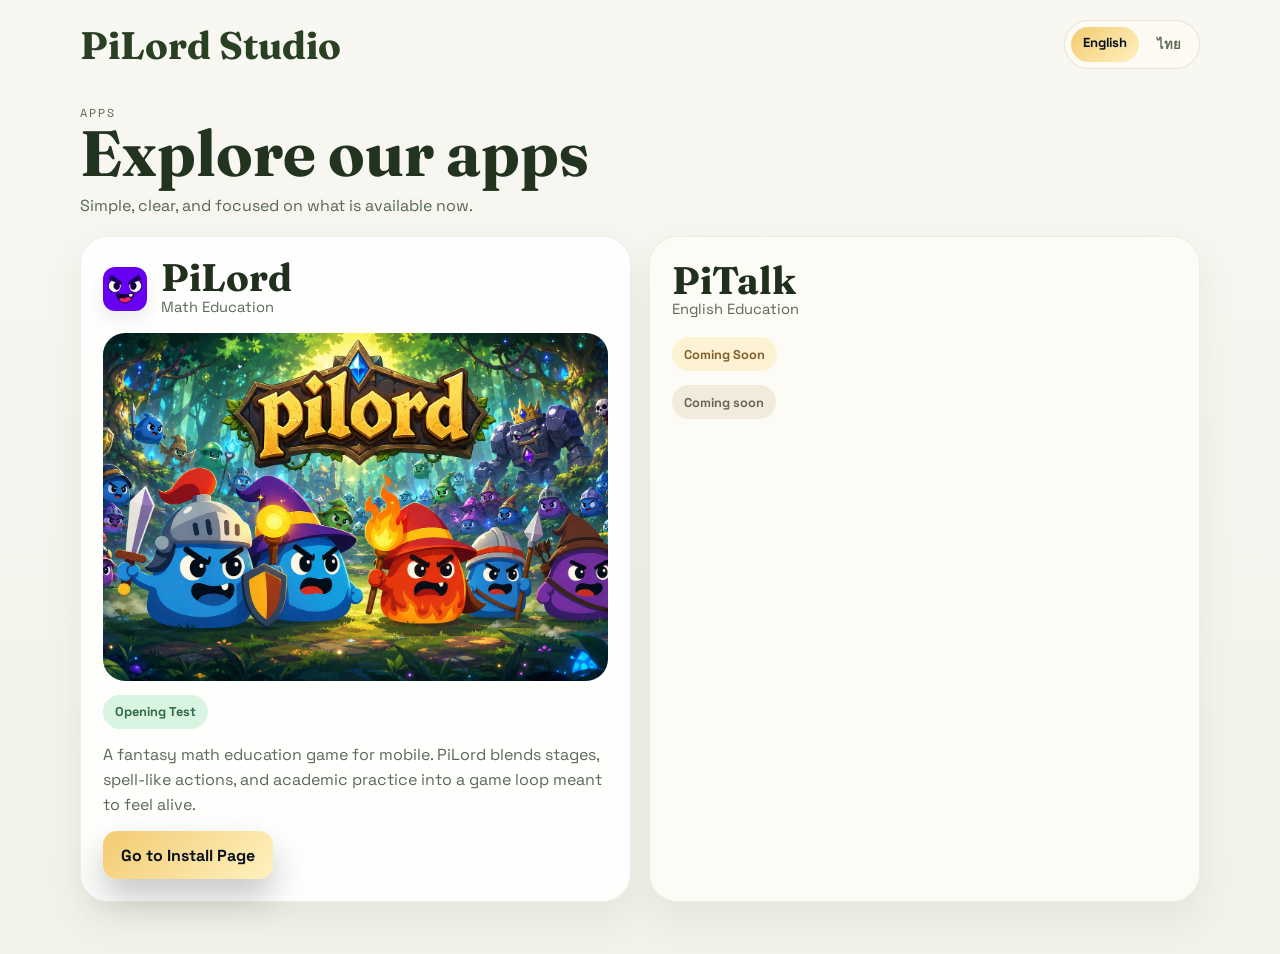
==== commit ba522050: "revies index" ====
--- a/index.html
+++ b/index.html
@@ -24,17 +24,6 @@
     <link rel="stylesheet" href="./styles.css" />
   </head>
   <body class="home-page">
-    <div class="farm-scene" aria-hidden="true">
-      <div class="farm-sun"></div>
-      <div class="farm-cloud farm-cloud-a"></div>
-      <div class="farm-cloud farm-cloud-b"></div>
-      <div class="farm-hill farm-hill-back"></div>
-      <div class="farm-hill farm-hill-front"></div>
-      <div class="farm-barn"></div>
-      <div class="farm-path"></div>
-      <div class="farm-fence"></div>
-    </div>
-
     <main class="home-shell">
       <header class="home-header">
         <a class="wordmark" href="./">PiLord Studio</a>
@@ -44,87 +33,46 @@
         </nav>
       </header>
 
-      <section class="studio-card">
-        <div class="studio-copy">
-          <p class="section-kicker home-kicker">Studio Introduction</p>
-          <h2>Explore our app</h2>
-          <p class="studio-lead">Engineering supports everyday life.</p>
-          <p class="studio-text">Hope you enjoy.</p>
-          <div class="studio-links">
-            <!-- <a class="primary-button project-button" id="org-profile-link" href="https://t.me/pimath_studio" target="_blank" rel="noreferrer">Contact via Line</a>
-            <a class="primary-button project-button" id="contact-link" href="https://line.me/R/ti/p/~pimath_studio" target="_blank" rel="noreferrer">Contact via telegram</a> -->
-          </div>
-        </div>
-        <div class="studio-visual-card">
-          <img class="studio-visual-image" src="./assets/images/office.png" alt="Studio engineer visual" />
-          <p class="studio-visual-note">PiMath Studio</p>
-        </div>
-      </section>
-
       <section class="projects-section" aria-label="Projects">
         <div class="projects-heading">
-          <p class="section-kicker home-kicker">Current Projects</p>
-          <h2>Built project by project.</h2>
-          <p>Each card shows what the project is, where it stands now, and what users can do next.</p>
+          <p class="section-kicker home-kicker">Apps</p>
+          <h1>Explore our apps</h1>
+          <p>Simple, clear, and focused on what is available now.</p>
         </div>
 
         <div class="project-grid">
           <article class="project-card project-card-featured">
+            <div class="project-app-lockup">
+              <img class="project-app-logo" src="./assets/images/monster_face.png" alt="PiLord app logo" />
+              <div>
+                <h2>PiLord</h2>
+                <p class="project-app-subtitle">Math Education</p>
+              </div>
+            </div>
             <img class="project-image" src="./assets/images/highlight.png" alt="PiLord gameplay highlight" />
             <div class="project-meta-row">
-              <span class="project-category">Math Education</span>
               <span class="project-status is-live">Opening Test</span>
             </div>
-            <h2>PiLord</h2>
             <p>
               A fantasy math education game for mobile. PiLord blends stages, spell-like actions, and academic practice into a game loop meant to feel alive.
             </p>
-            <ul class="project-detail-list">
-              <li>Focus: arithmetic to higher-level school math</li>
-              <li>Current state: testers can request the install link now</li>
-              <li>Platform: mobile-first test flow</li>
-            </ul>
             <a class="primary-button project-button" href="./install/">Go to Install Page</a>
           </article>
 
           <article class="project-card project-card-muted">
-            <!-- <div class="project-placeholder-art" aria-hidden="true">
-              <span>English</span>
-              <span>Reading</span>
-              <span>Listening</span>
-            </div> -->
+            <div class="project-app-lockup project-app-lockup-simple">
+              <div>
+                <h2>PiTalk</h2>
+                <p class="project-app-subtitle">English Education</p>
+              </div>
+            </div>
             <div class="project-meta-row">
-              <span class="project-category">English Education</span>
               <span class="project-status">Coming Soon</span>
             </div>
-            <h2>New English Project</h2>
-            <p>
-              Our next education app will focus on English learning. The product is still being shaped, and a fuller project page will come later.
-            </p>
-            <ul class="project-detail-list">
-              <li>Focus: English education</li>
-              <li>Current state: early planning and direction</li>
-              <li>Availability: not open yet</li>
-            </ul>
             <span class="project-note">Coming soon</span>
           </article>
         </div>
       </section>
     </main>
-
-    <script src="./config.js"></script>
-    <script>
-      (function () {
-        const config = window.PILORD_CONFIG || {};
-        const profileLink = document.getElementById('org-profile-link');
-        const contactLink = document.getElementById('contact-link');
-        if (profileLink && config.telegramUrl) {
-          profileLink.href = config.telegramUrl;
-        }
-        if (contactLink && config.lineUrl) {
-          contactLink.href = config.lineUrl;
-        }
-      })();
-    </script>
   </body>
 </html>
--- a/styles.css
+++ b/styles.css
@@ -632,7 +632,7 @@
 
 .home-page {
   color: #243123;
-  background: linear-gradient(180deg, #bfe8ff 0%, #ddf4ff 33%, #f9f3dc 33%, #f6efd2 100%);
+  background: linear-gradient(180deg, #f8f7f2 0%, #f2f1ea 100%);
 }
 
 .home-page::before {
@@ -673,60 +673,9 @@
 }
 
 .home-kicker {
-  color: #62904e;
-}
-
-.studio-card,
-.project-card {
-  border: 1px solid rgba(119, 139, 81, 0.16);
-  border-radius: 28px;
-  background: rgba(255, 251, 242, 0.92);
-  box-shadow: 0 24px 50px rgba(104, 112, 56, 0.12);
-}
-
-.studio-card {
-  display: grid;
-  grid-template-columns: 1.05fr 0.95fr;
-  gap: 20px;
-  padding: 24px;
-  margin-bottom: 26px;
-}
-
-.studio-copy h1 {
-  max-width: 12ch;
-  color: #22331f;
-  font-size: clamp(2.35rem, 4.6vw, 4rem);
-  line-height: 1.02;
-}
-
-.studio-lead {
-  margin: 14px 0 0;
-  color: #5a6d50;
-  font-size: 0.98rem;
-  font-weight: 600;
-}
-
-.studio-text {
-  max-width: 56ch;
-  margin: 12px 0 0;
-  color: #667461;
-  font-size: 0.98rem;
-}
-
-.studio-links {
-  display: flex;
-  gap: 12px;
-  flex-wrap: wrap;
-  margin-top: 22px;
-}
-
-.studio-visual-card {
-  display: grid;
-  gap: 10px;
-  align-content: start;
-}
-
-.studio-visual-image,
+  color: #6d7a68;
+}
+
 .project-image {
   width: 100%;
   display: block;
@@ -734,17 +683,6 @@
   object-fit: cover;
 }
 
-.studio-visual-image {
-  aspect-ratio: 1.25 / 1;
-  object-position: center top;
-}
-
-.studio-visual-note {
-  margin: 0;
-  color: #6b725f;
-  font-size: 0.83rem;
-}
-
 .projects-section {
   display: grid;
   gap: 18px;
@@ -755,6 +693,12 @@
   color: #22331f;
 }
 
+.projects-heading h1 {
+  max-width: none;
+  color: #22331f;
+  font-size: clamp(2.5rem, 5vw, 4.2rem);
+}
+
 .projects-heading p {
   margin: 10px 0 0;
   color: #576753;
@@ -770,12 +714,16 @@
   display: grid;
   gap: 14px;
   padding: 22px;
+  border: 1px solid rgba(119, 139, 81, 0.12);
+  border-radius: 28px;
+  background: rgba(255, 255, 255, 0.88);
+  box-shadow: 0 16px 36px rgba(95, 101, 73, 0.08);
 }
 
 .project-card h2 {
   max-width: none;
   color: #20301c;
-  font-size: clamp(2rem, 4vw, 2.8rem);
+  font-size: clamp(1.8rem, 4vw, 2.4rem);
 }
 
 .project-card p {
@@ -784,31 +732,35 @@
 }
 
 .project-card-muted {
-  background: rgba(252, 247, 231, 0.9);
+  align-content: start;
+  background: rgba(252, 251, 246, 0.94);
 }
 
 .project-card-featured .project-image {
   aspect-ratio: 1.45 / 1;
 }
 
-.project-placeholder-art {
-  display: grid;
-  grid-template-columns: repeat(3, 1fr);
-  gap: 10px;
-  padding: 18px;
-  border-radius: 22px;
-  background: linear-gradient(135deg, rgba(255, 240, 208, 0.96), rgba(255, 251, 241, 0.96));
-}
-
-.project-placeholder-art span {
-  display: grid;
-  place-items: center;
-  min-height: 110px;
-  border-radius: 18px;
-  background: rgba(255, 255, 255, 0.74);
-  color: #866a3b;
-  font-size: 0.9rem;
-  font-weight: 700;
+.project-app-lockup {
+  display: flex;
+  align-items: center;
+  gap: 14px;
+}
+
+.project-app-lockup-simple {
+  min-height: 64px;
+}
+
+.project-app-logo {
+  width: 44px;
+  height: 44px;
+  border-radius: 12px;
+  box-shadow: 0 8px 16px rgba(81, 92, 70, 0.1);
+}
+
+.project-app-subtitle {
+  margin: 4px 0 0;
+  color: #6d7767;
+  font-size: 0.92rem;
 }
 
 .project-meta-row {
@@ -831,11 +783,6 @@
   font-weight: 700;
 }
 
-.project-category {
-  color: #4d7a3f;
-  background: rgba(165, 214, 127, 0.2);
-}
-
 .project-status {
   color: #83612d;
   background: rgba(255, 222, 138, 0.32);
@@ -844,14 +791,6 @@
 .project-status.is-live {
   color: #2e6b44;
   background: rgba(144, 222, 168, 0.34);
-}
-
-.project-detail-list {
-  display: grid;
-  gap: 8px;
-  margin: 0;
-  padding-left: 18px;
-  color: #596554;
 }
 
 .project-button {
@@ -865,110 +804,8 @@
   background: rgba(218, 207, 174, 0.38);
 }
 
-.farm-scene {
-  position: fixed;
-  inset: 0;
-  overflow: hidden;
-  pointer-events: none;
-}
-
-.farm-sun,
-.farm-cloud,
-.farm-hill,
-.farm-barn,
-.farm-path,
-.farm-fence {
-  position: absolute;
-}
-
-.farm-sun {
-  top: 74px;
-  right: 10%;
-  width: 120px;
-  height: 120px;
-  border-radius: 50%;
-  background: radial-gradient(circle, #ffe88f 0%, #ffd465 62%, rgba(255, 212, 101, 0.25) 63%, rgba(255, 212, 101, 0) 100%);
-}
-
-.farm-cloud {
-  height: 30px;
-  border-radius: 999px;
-  background: rgba(255, 255, 255, 0.84);
-  box-shadow: 34px 6px 0 10px rgba(255, 255, 255, 0.88), 68px 0 0 6px rgba(255, 255, 255, 0.82);
-}
-
-.farm-cloud-a {
-  top: 110px;
-  left: 10%;
-  width: 86px;
-}
-
-.farm-cloud-b {
-  top: 170px;
-  left: 38%;
-  width: 72px;
-}
-
-.farm-hill {
-  left: -8%;
-  right: -8%;
-  border-radius: 50% 50% 0 0;
-}
-
-.farm-hill-back {
-  bottom: 24%;
-  height: 28%;
-  background: #8fd077;
-}
-
-.farm-hill-front {
-  bottom: 0;
-  height: 34%;
-  background: #74bb5f;
-}
-
-.farm-barn {
-  right: 13%;
-  bottom: 17%;
-  width: 112px;
-  height: 82px;
-  background: #d86b45;
-  clip-path: polygon(0 38%, 50% 0, 100% 38%, 100% 100%, 0 100%);
-  box-shadow: inset 0 -18px 0 rgba(121, 55, 33, 0.16);
-}
-
-.farm-barn::before {
-  content: '';
-  position: absolute;
-  left: 37px;
-  bottom: 0;
-  width: 38px;
-  height: 42px;
-  background: #fff4df;
-  border-radius: 12px 12px 0 0;
-}
-
-.farm-path {
-  left: 52%;
-  bottom: 0;
-  width: 180px;
-  height: 25%;
-  transform: translateX(-50%);
-  background: #e4cb94;
-  clip-path: polygon(45% 0, 55% 0, 78% 100%, 22% 100%);
-}
-
-.farm-fence {
-  left: 6%;
-  right: 6%;
-  bottom: 18%;
-  height: 10px;
-  background: repeating-linear-gradient(90deg, rgba(255, 247, 225, 0.75) 0 44px, rgba(219, 188, 124, 0.8) 44px 48px);
-}
-
 @media (max-width: 920px) {
   .home-header,
-  .studio-card,
   .project-grid {
     grid-template-columns: 1fr;
   }
@@ -978,15 +815,8 @@
     justify-content: flex-start;
   }
 
-  .studio-card,
   .project-grid {
     display: grid;
-  }
-
-  .farm-barn {
-    right: 6%;
-    width: 92px;
-    height: 68px;
   }
 }
 
@@ -996,13 +826,11 @@
     padding-top: 16px;
   }
 
-  .studio-copy h1,
-  .projects-heading h2,
+  .projects-heading h1,
   .project-card h2 {
     max-width: 11ch;
   }
 
-  .studio-links,
   .project-button {
     width: 100%;
   }
@@ -1011,17 +839,7 @@
     justify-content: center;
   }
 
-  .project-placeholder-art {
-    grid-template-columns: 1fr;
-  }
-
-  .farm-sun {
-    right: 4%;
-    width: 88px;
-    height: 88px;
-  }
-
-  .farm-cloud-b {
-    left: 56%;
-  }
-}
+  .project-app-lockup {
+    align-items: flex-start;
+  }
+}
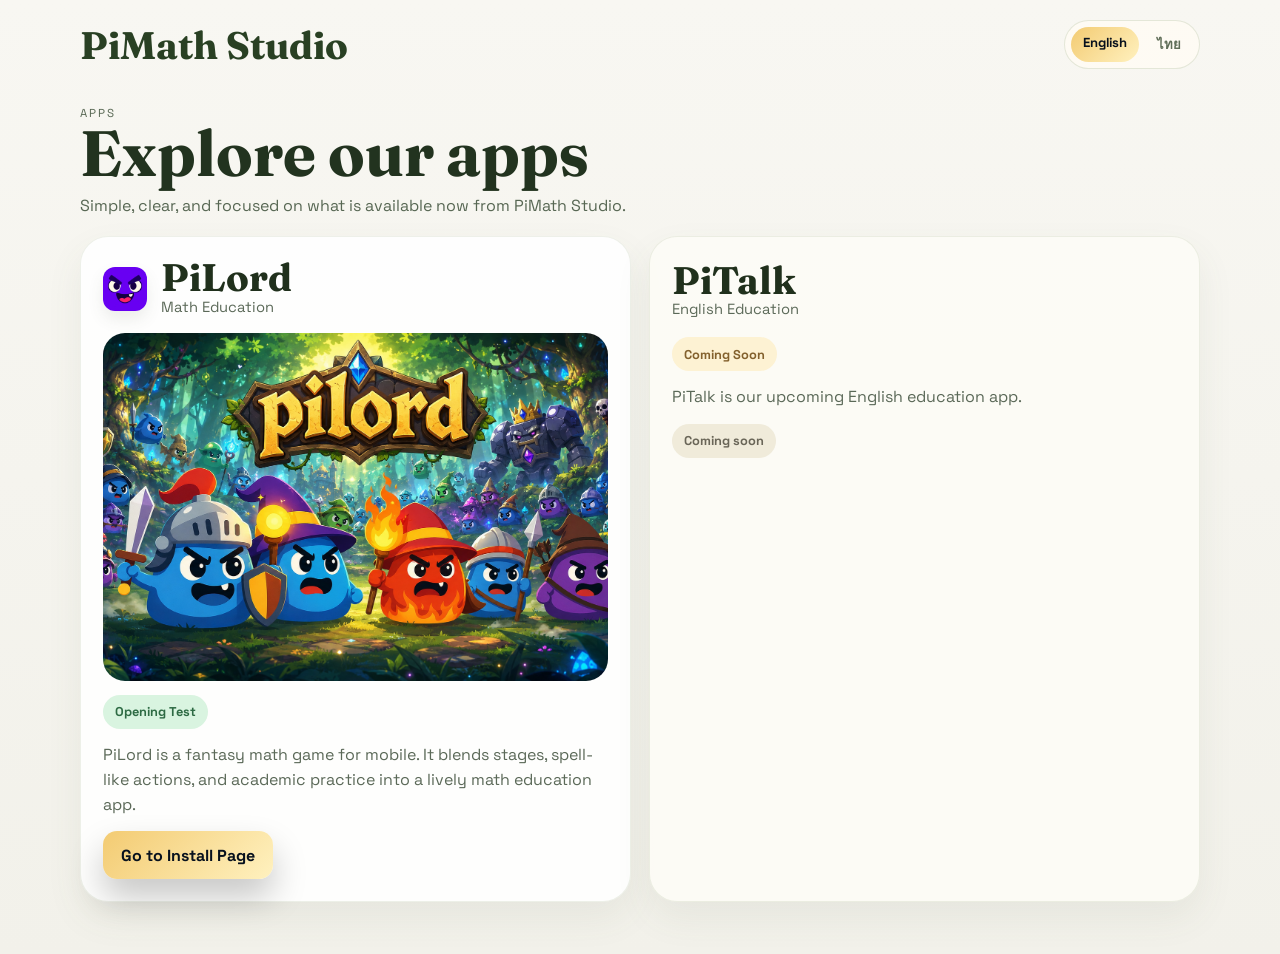
==== commit 648b275a: "add seo" ====
--- a/index.html
+++ b/index.html
@@ -3,18 +3,22 @@
   <head>
     <meta charset="UTF-8" />
     <meta name="viewport" content="width=device-width, initial-scale=1.0" />
-    <title>PiLord Studio | Future Education Apps</title>
+    <title>PiMath Studio | PiLord, PiTalk, Math Game Apps</title>
     <meta
       name="description"
-      content="PiLord Studio is building future education apps. Explore PiLord in opening test and see our upcoming English education project."
+      content="PiMath Studio builds education apps including PiLord and PiTalk. Explore PiLord in opening test and discover our math game and English education app direction."
     />
     <meta name="robots" content="index,follow" />
-    <meta property="og:title" content="PiLord Studio | Future Education Apps" />
+    <meta name="keywords" content="pimath, pilord, pitalk, math game" />
+    <link rel="canonical" href="https://www.pistudios.net/" />
+    <meta property="og:title" content="PiMath Studio | PiLord, PiTalk, Math Game Apps" />
     <meta
       property="og:description"
-      content="We are a future app development studio. PiLord is now in opening test and our next English education project is coming soon."
+      content="PiMath Studio builds PiLord and PiTalk. PiLord is now in opening test as a math game and PiTalk is coming soon."
     />
     <meta property="og:type" content="website" />
+    <meta property="og:url" content="https://www.pistudios.net/" />
+    <meta property="og:locale" content="en_US" />
     <link rel="preconnect" href="https://fonts.googleapis.com" />
     <link rel="preconnect" href="https://fonts.gstatic.com" crossorigin />
     <link
@@ -22,11 +26,37 @@
       rel="stylesheet"
     />
     <link rel="stylesheet" href="./styles.css" />
+    <script type="application/ld+json">
+      {
+        "@context": "https://schema.org",
+        "@graph": [
+          {
+            "@type": "Organization",
+            "name": "PiMath Studio",
+            "url": "https://www.pistudios.net/",
+            "keywords": "pimath, pilord, pitalk, math game",
+            "sameAs": [
+              "https://line.me/R/ti/p/~pimath_studio",
+              "https://t.me/pimath_studio"
+            ]
+          },
+          {
+            "@type": "SoftwareApplication",
+            "name": "PiLord",
+            "applicationCategory": "EducationalApplication",
+            "operatingSystem": "Android",
+            "url": "https://www.pistudios.net/install/",
+            "description": "A fantasy math game and education app for mobile currently in opening test.",
+            "keywords": "pilord, pimath, math game"
+          }
+        ]
+      }
+    </script>
   </head>
   <body class="home-page">
     <main class="home-shell">
       <header class="home-header">
-        <a class="wordmark" href="./">PiLord Studio</a>
+        <a class="wordmark" href="./">PiMath Studio</a>
         <nav class="lang-switch home-lang-switch" aria-label="Language switcher">
           <a class="active" href="./">English</a>
           <a href="./th/">ไทย</a>
@@ -37,7 +67,7 @@
         <div class="projects-heading">
           <p class="section-kicker home-kicker">Apps</p>
           <h1>Explore our apps</h1>
-          <p>Simple, clear, and focused on what is available now.</p>
+          <p>Simple, clear, and focused on what is available now from PiMath Studio.</p>
         </div>
 
         <div class="project-grid">
@@ -54,7 +84,7 @@
               <span class="project-status is-live">Opening Test</span>
             </div>
             <p>
-              A fantasy math education game for mobile. PiLord blends stages, spell-like actions, and academic practice into a game loop meant to feel alive.
+              PiLord is a fantasy math game for mobile. It blends stages, spell-like actions, and academic practice into a lively math education app.
             </p>
             <a class="primary-button project-button" href="./install/">Go to Install Page</a>
           </article>
@@ -69,6 +99,7 @@
             <div class="project-meta-row">
               <span class="project-status">Coming Soon</span>
             </div>
+            <p>PiTalk is our upcoming English education app.</p>
             <span class="project-note">Coming soon</span>
           </article>
         </div>
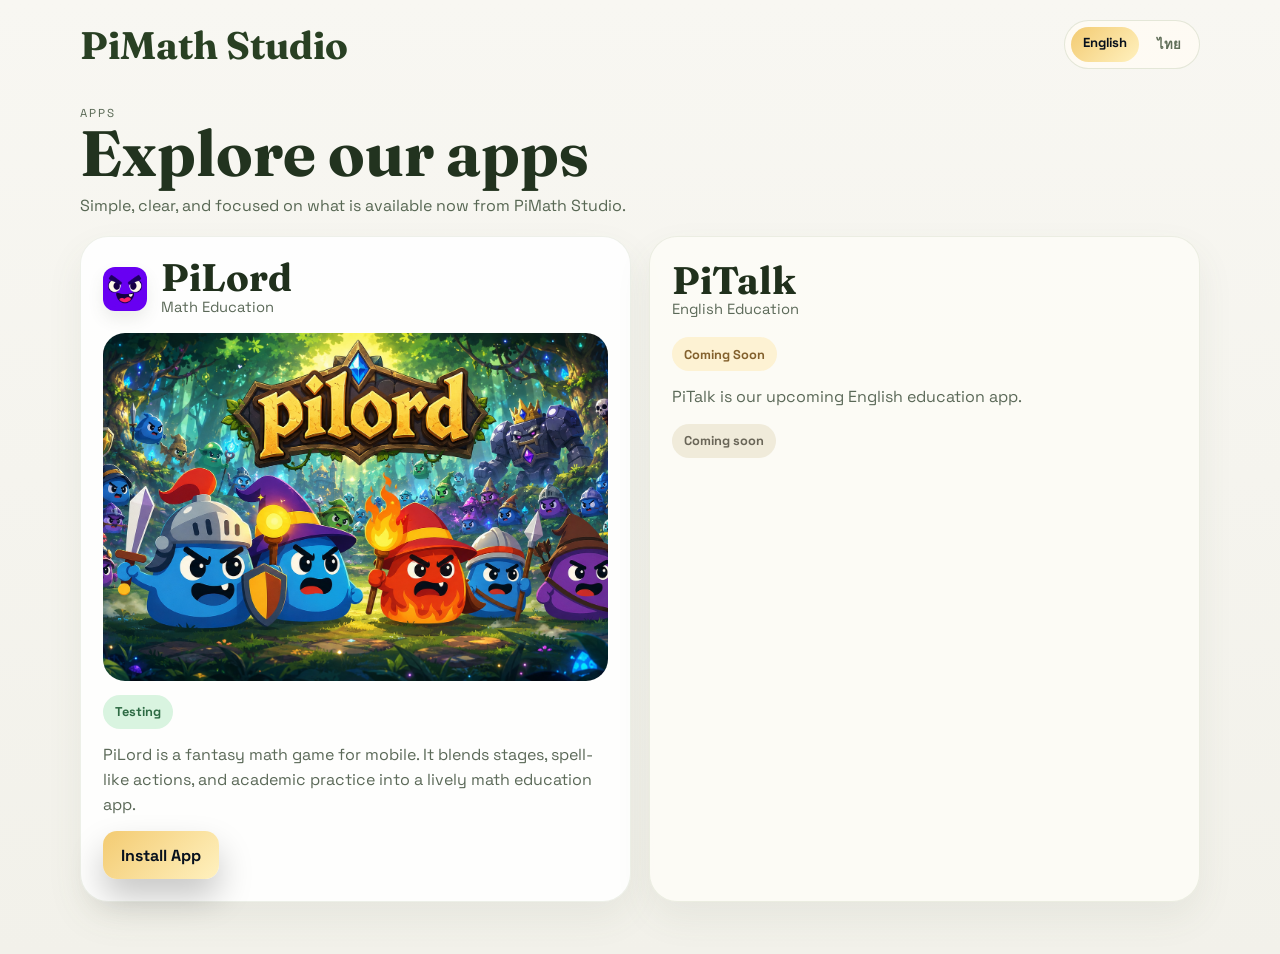
==== commit 053bf5ba: "revies" ====
--- a/index.html
+++ b/index.html
@@ -6,7 +6,7 @@
     <title>PiMath Studio | PiLord, PiTalk, Math Game Apps</title>
     <meta
       name="description"
-      content="PiMath Studio builds education apps including PiLord and PiTalk. Explore PiLord in opening test and discover our math game and English education app direction."
+      content="PiMath Studio builds education apps including PiLord and PiTalk. PiLord is now in testing as a fantasy math game for mobile."
     />
     <meta name="robots" content="index,follow" />
     <meta name="keywords" content="pimath, pilord, pitalk, math game" />
@@ -14,7 +14,7 @@
     <meta property="og:title" content="PiMath Studio | PiLord, PiTalk, Math Game Apps" />
     <meta
       property="og:description"
-      content="PiMath Studio builds PiLord and PiTalk. PiLord is now in opening test as a math game and PiTalk is coming soon."
+      content="PiMath Studio builds PiLord and PiTalk. PiLord is now in testing as a math game and PiTalk is coming soon."
     />
     <meta property="og:type" content="website" />
     <meta property="og:url" content="https://www.pistudios.net/" />
@@ -45,8 +45,8 @@
             "name": "PiLord",
             "applicationCategory": "EducationalApplication",
             "operatingSystem": "Android",
-            "url": "https://www.pistudios.net/install/",
-            "description": "A fantasy math game and education app for mobile currently in opening test.",
+            "url": "https://www.pistudios.net/",
+            "description": "A fantasy math game and education app for mobile currently in testing.",
             "keywords": "pilord, pimath, math game"
           }
         ]
@@ -81,12 +81,14 @@
             </div>
             <img class="project-image" src="./assets/images/highlight.png" alt="PiLord gameplay highlight" />
             <div class="project-meta-row">
-              <span class="project-status is-live">Opening Test</span>
+              <span class="project-status is-live">Testing</span>
             </div>
             <p>
               PiLord is a fantasy math game for mobile. It blends stages, spell-like actions, and academic practice into a lively math education app.
             </p>
-            <a class="primary-button project-button" href="./install/">Go to Install Page</a>
+            <button class="primary-button project-button" type="button" data-beta-alert="PiLord beta will open later this year.">
+              Install App
+            </button>
           </article>
 
           <article class="project-card project-card-muted">
@@ -105,5 +107,6 @@
         </div>
       </section>
     </main>
+    <script src="./app.js"></script>
   </body>
 </html>
